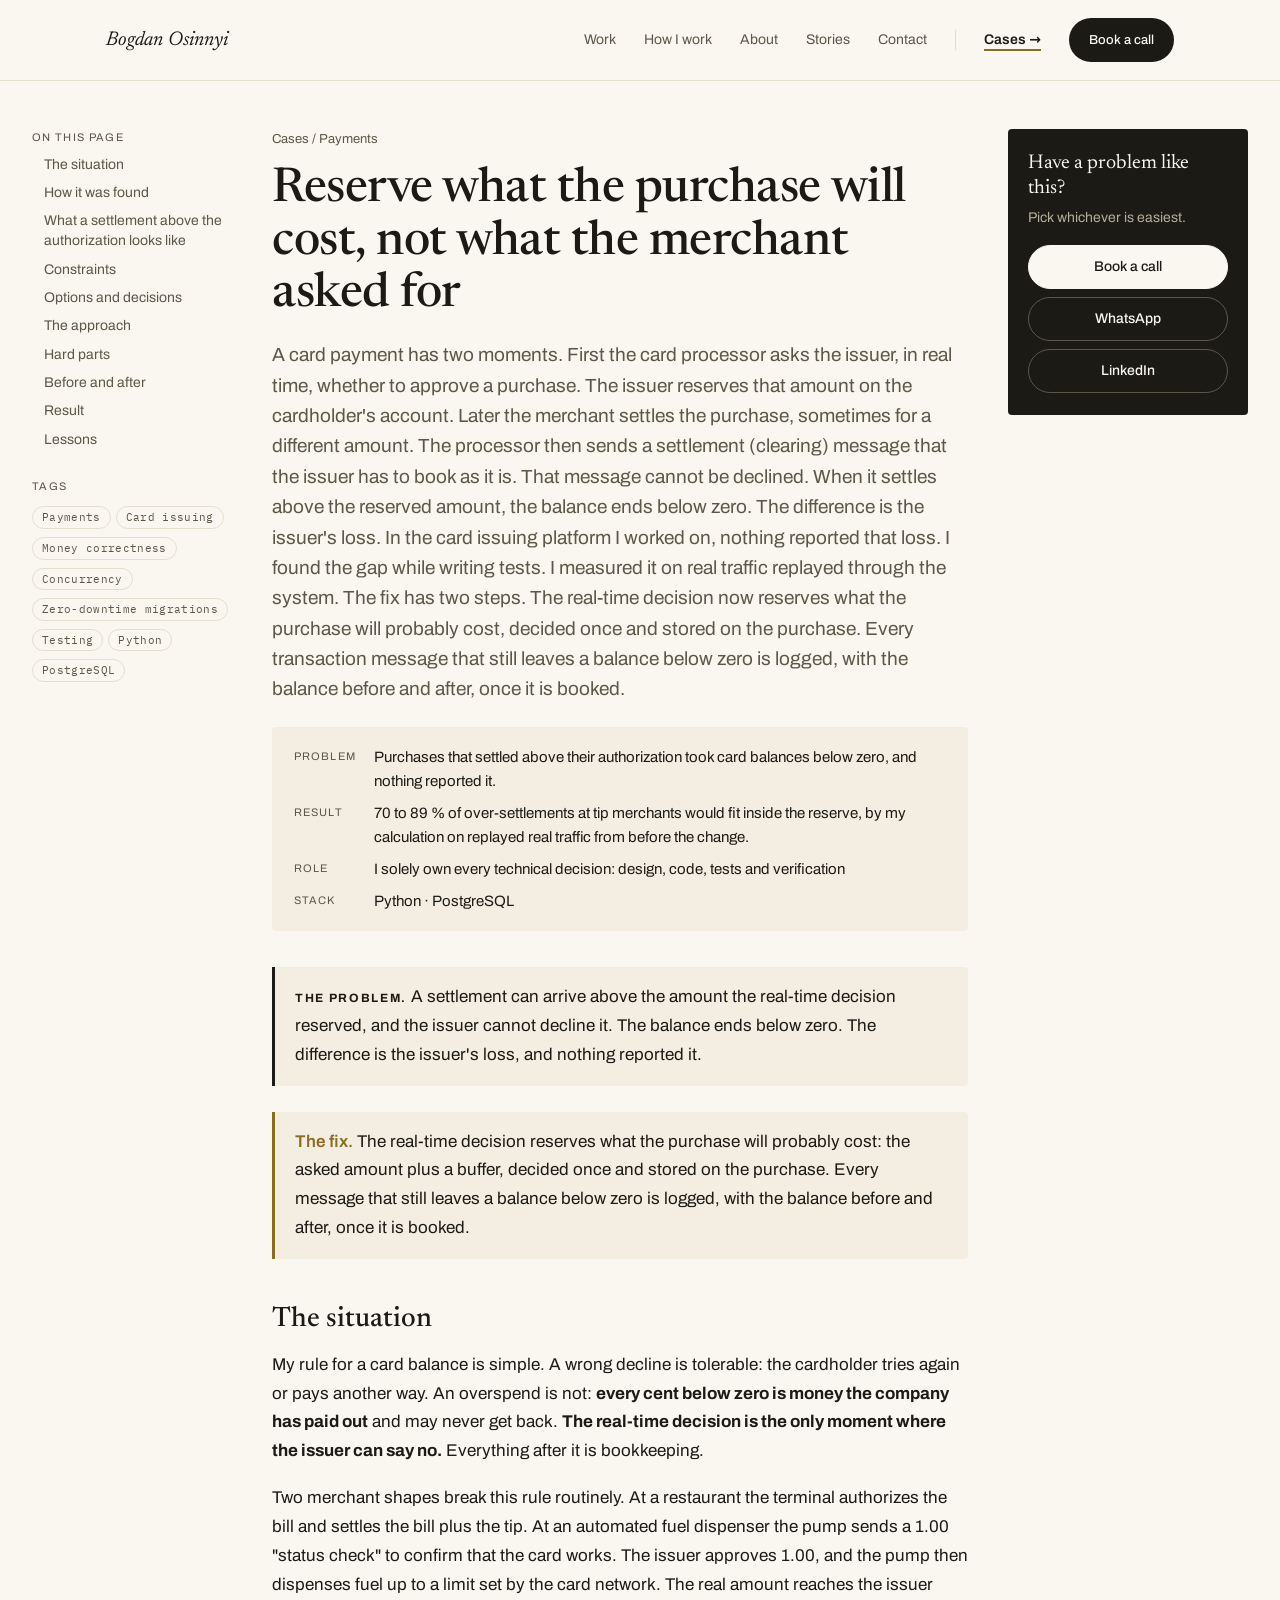
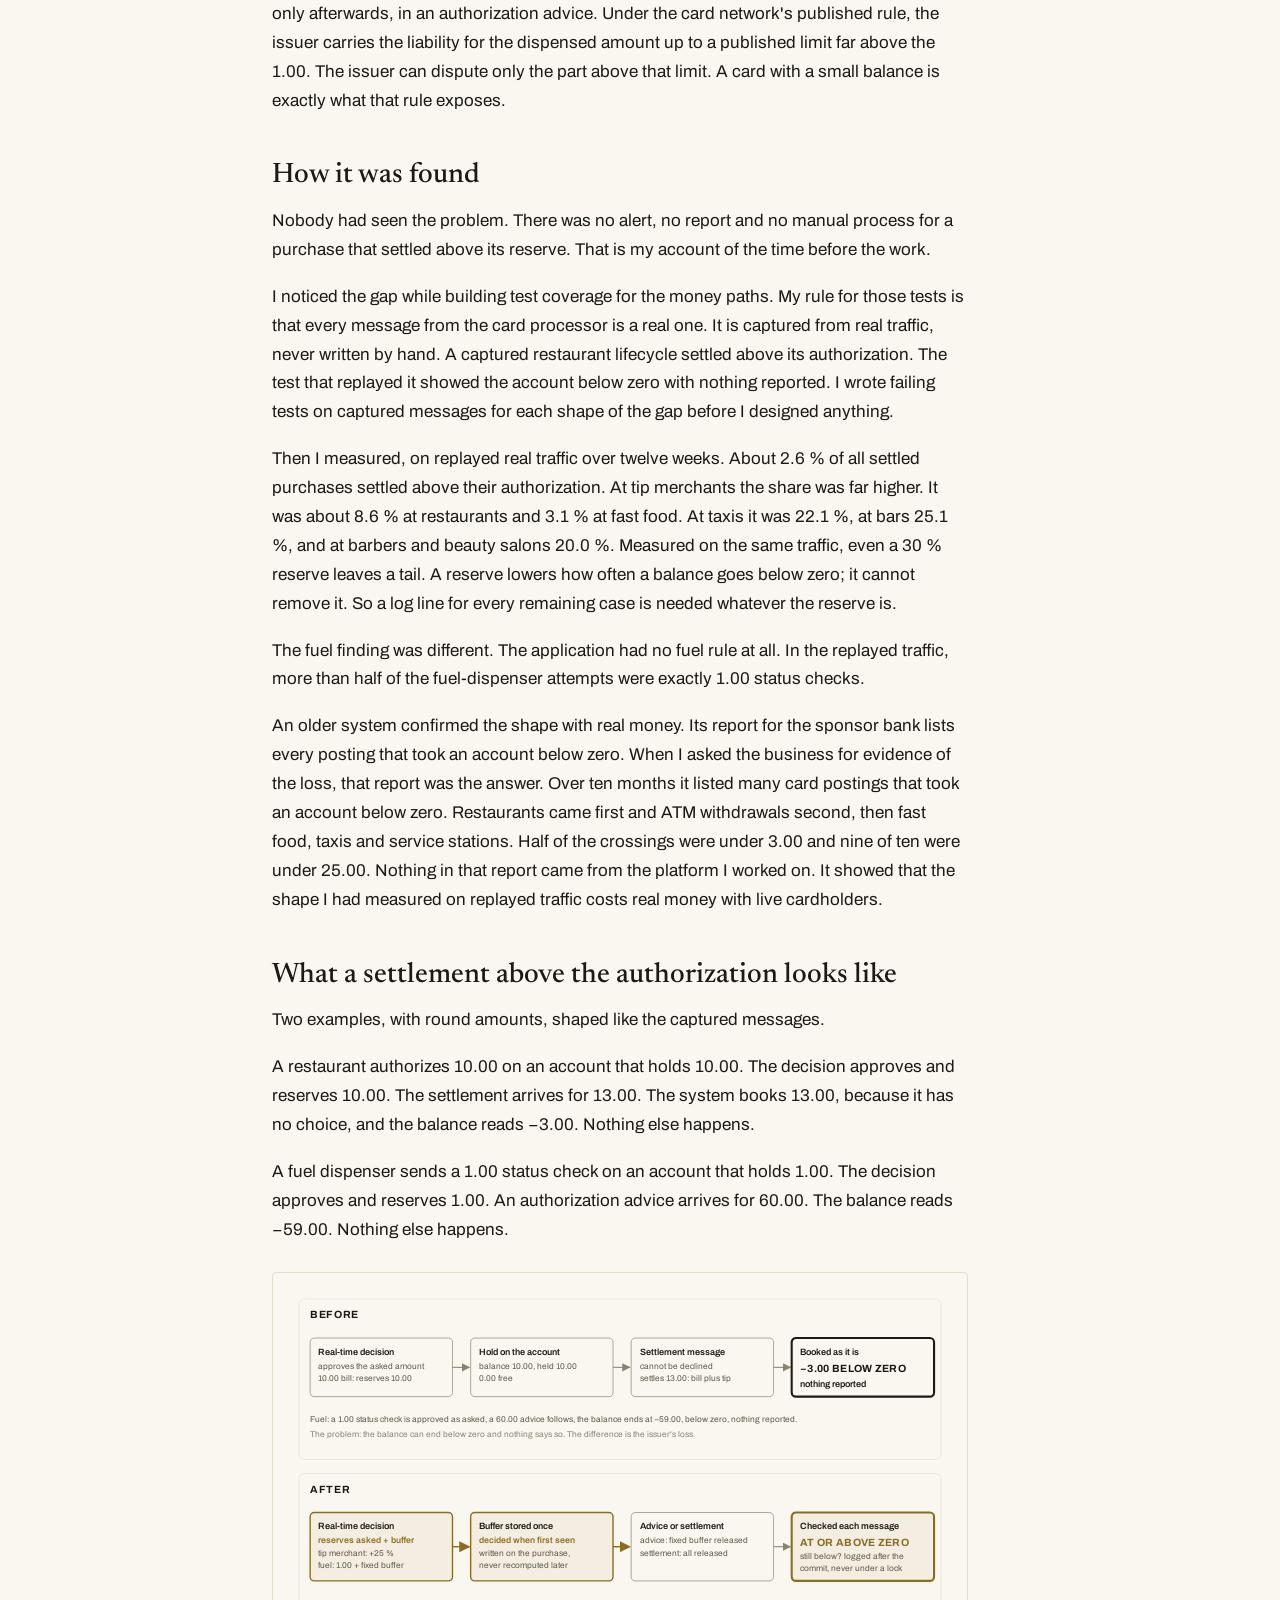
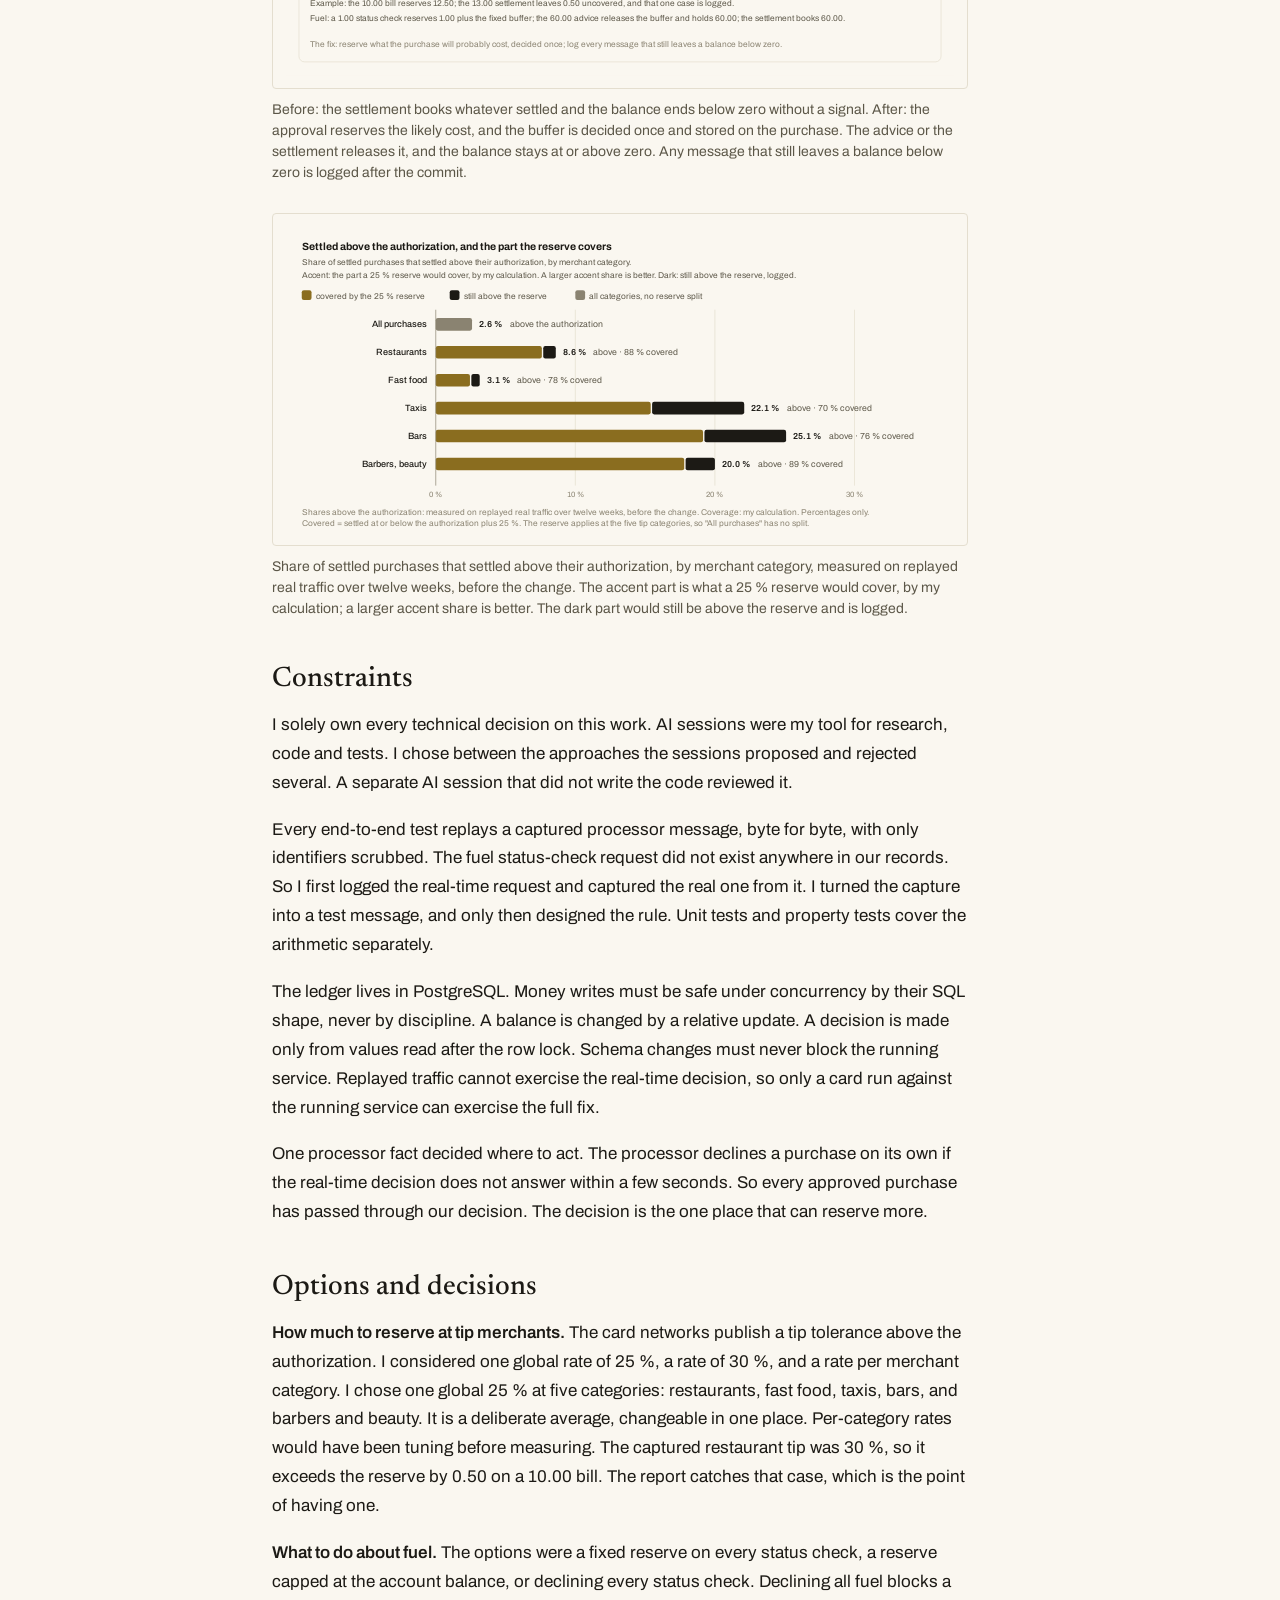
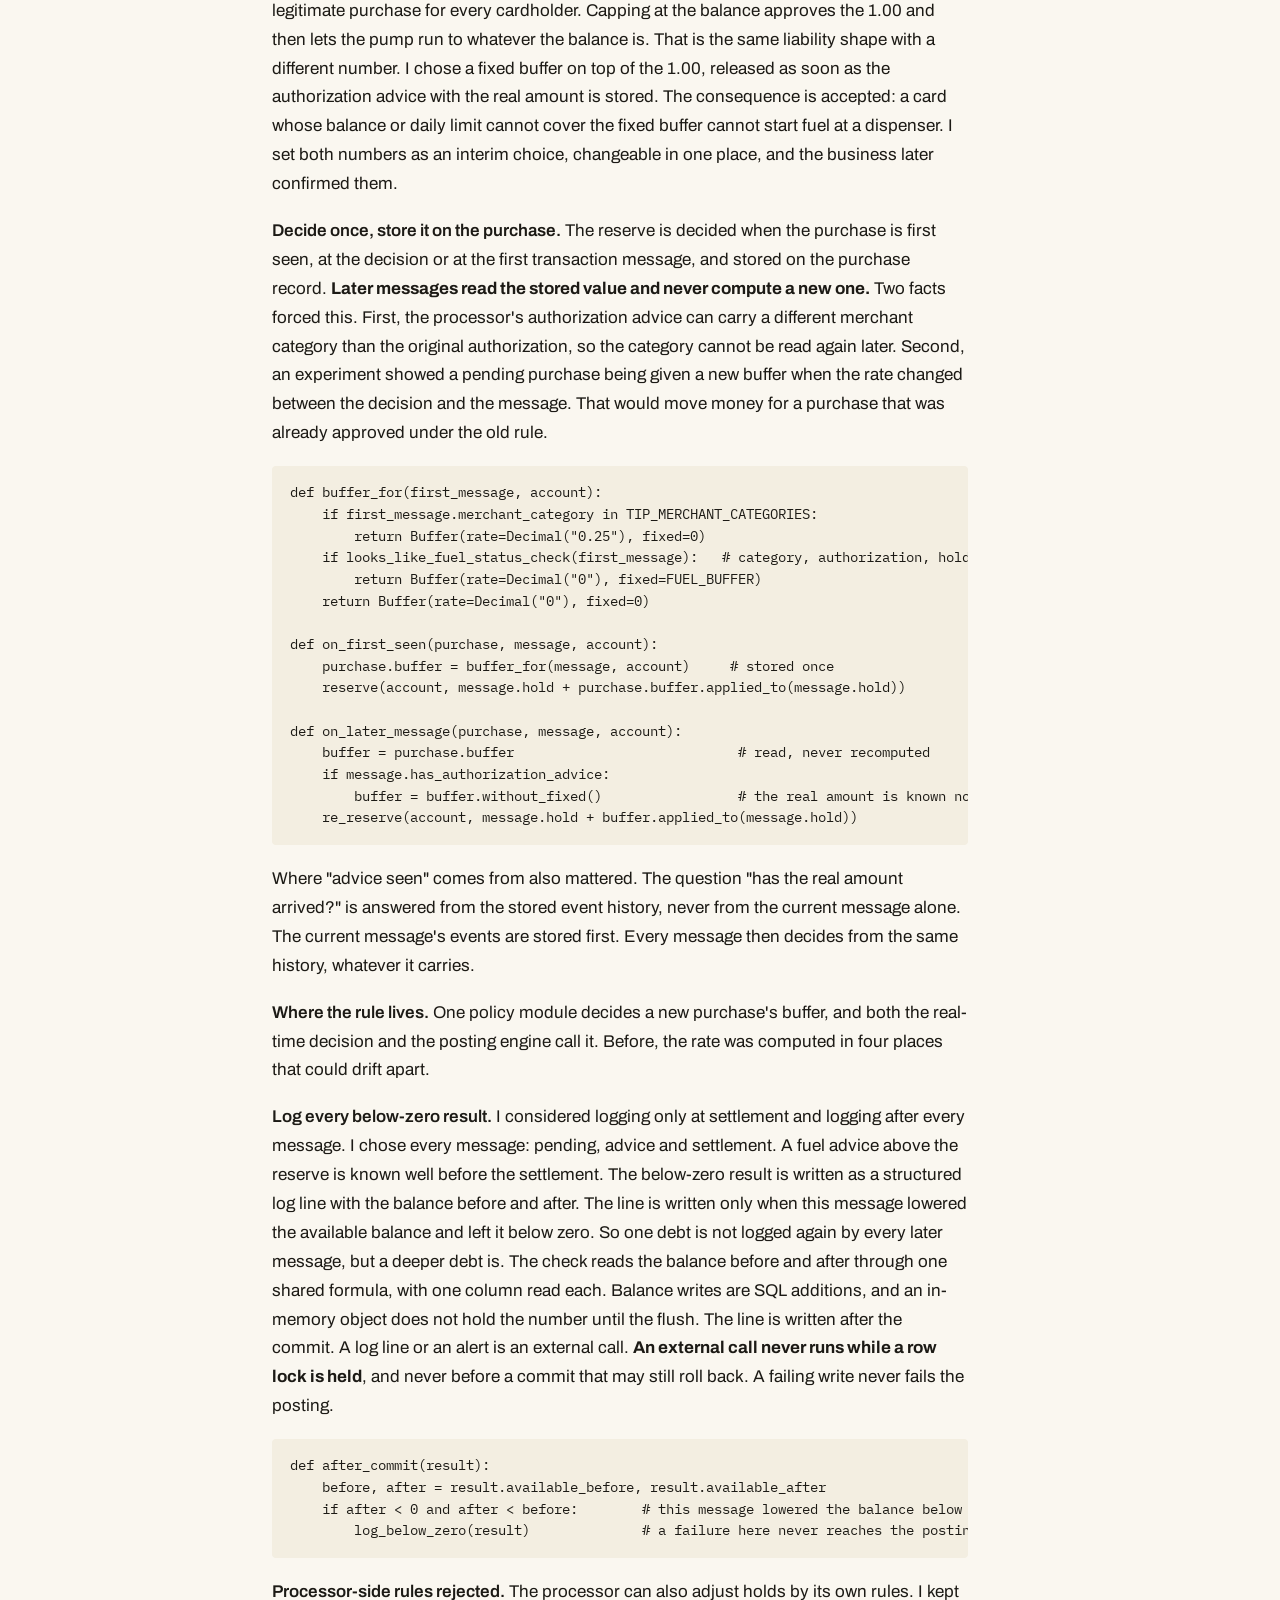
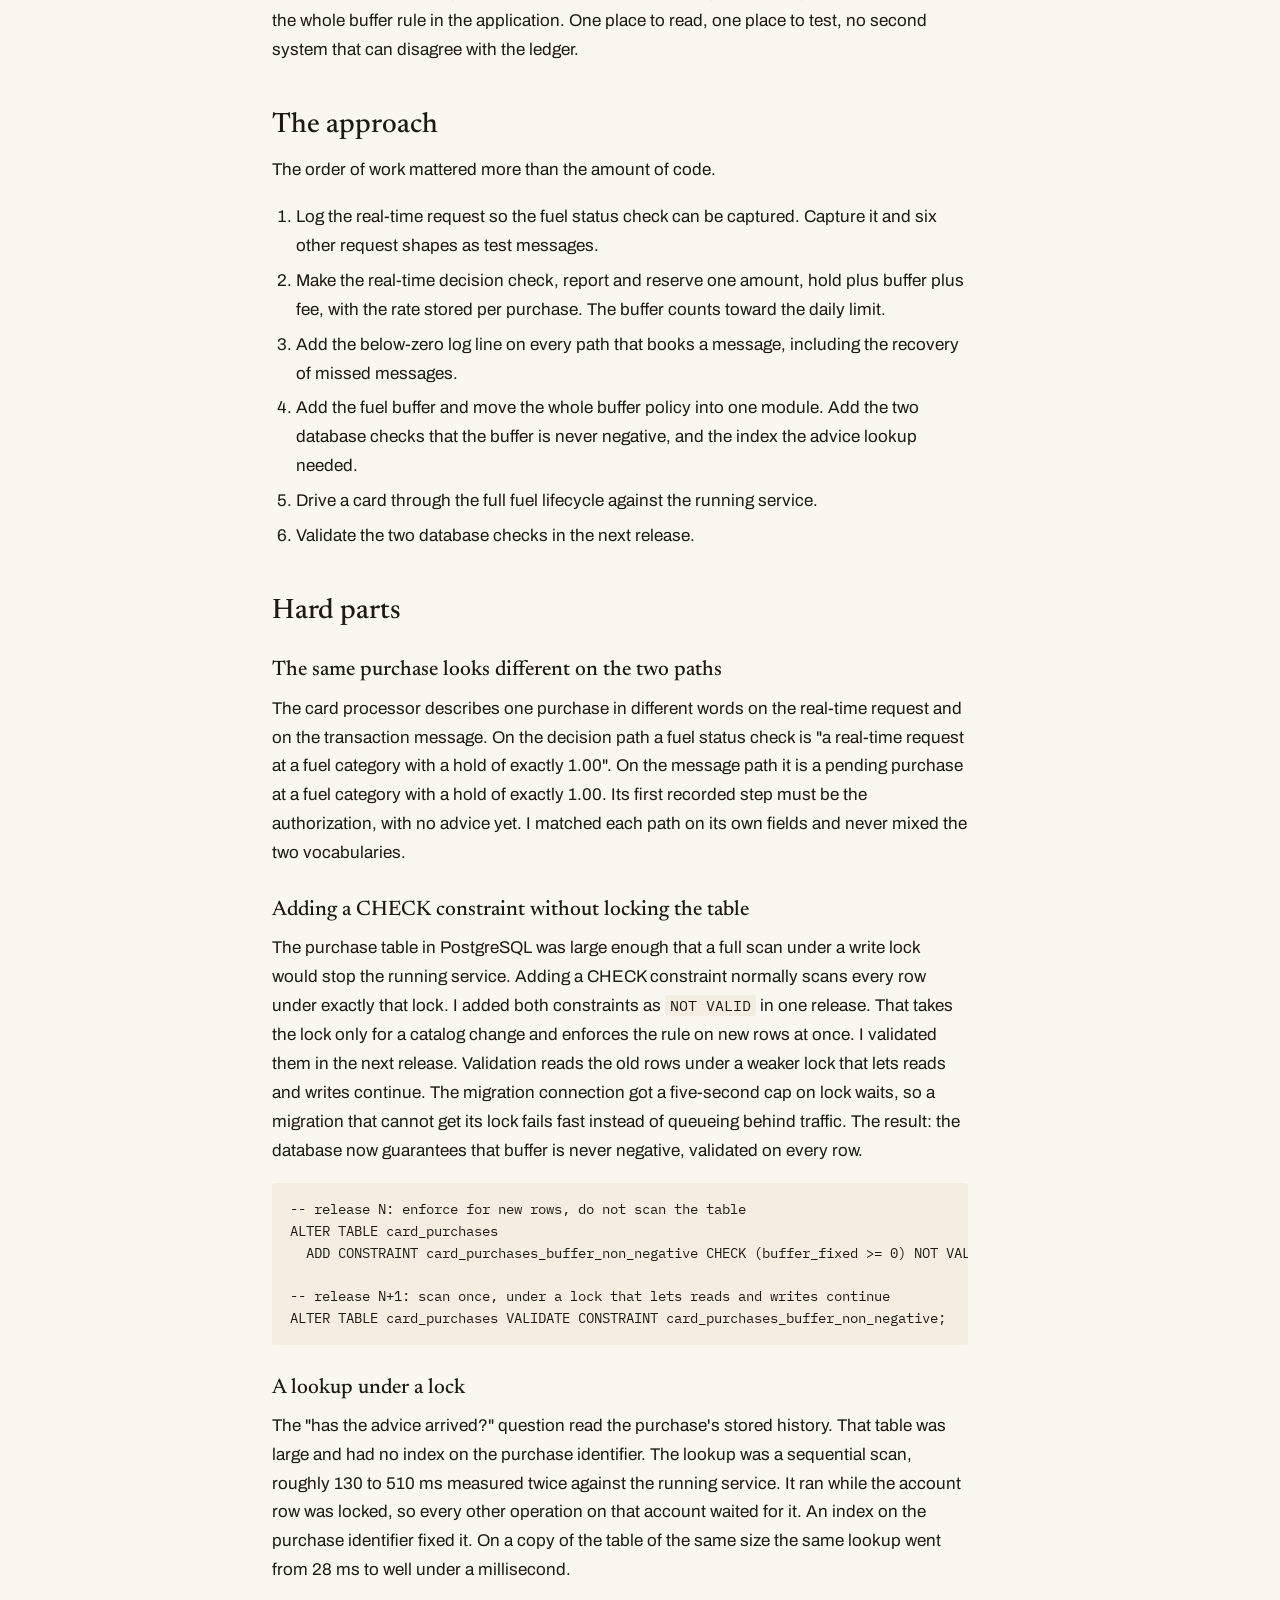
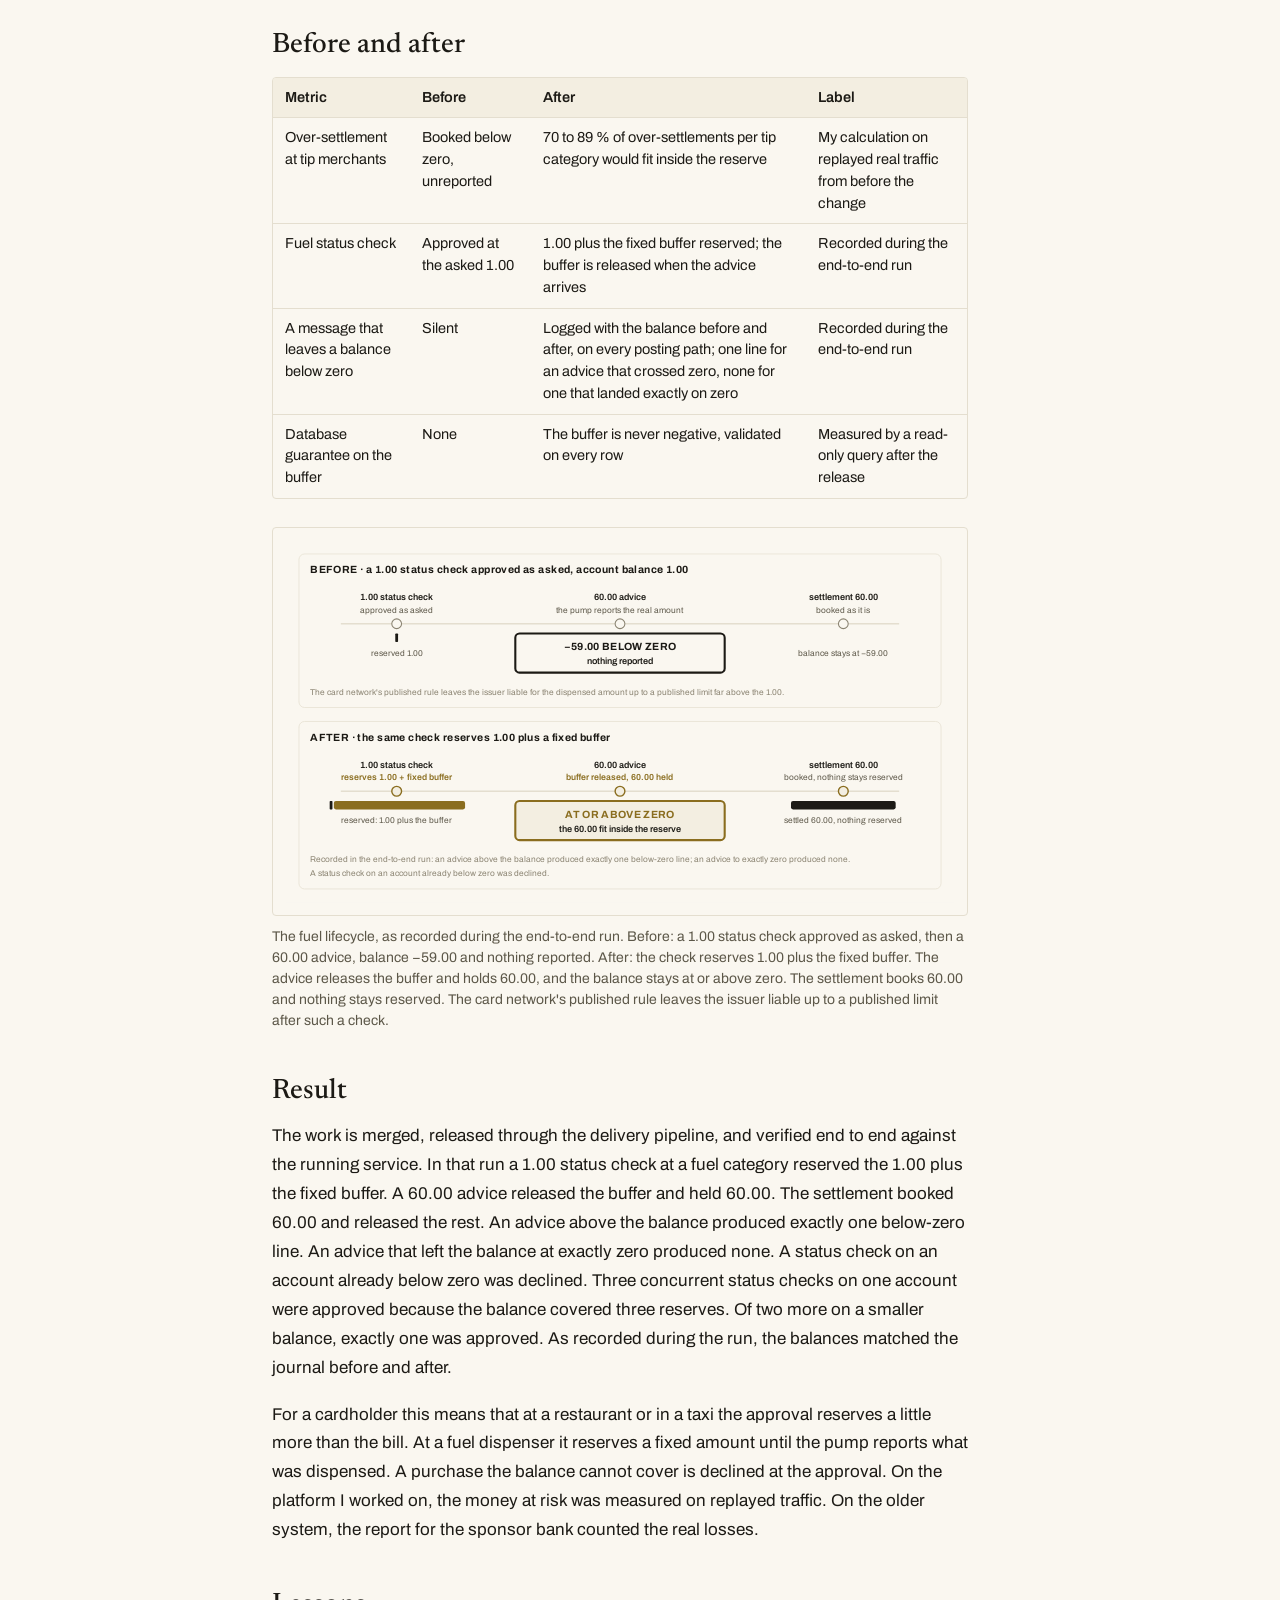
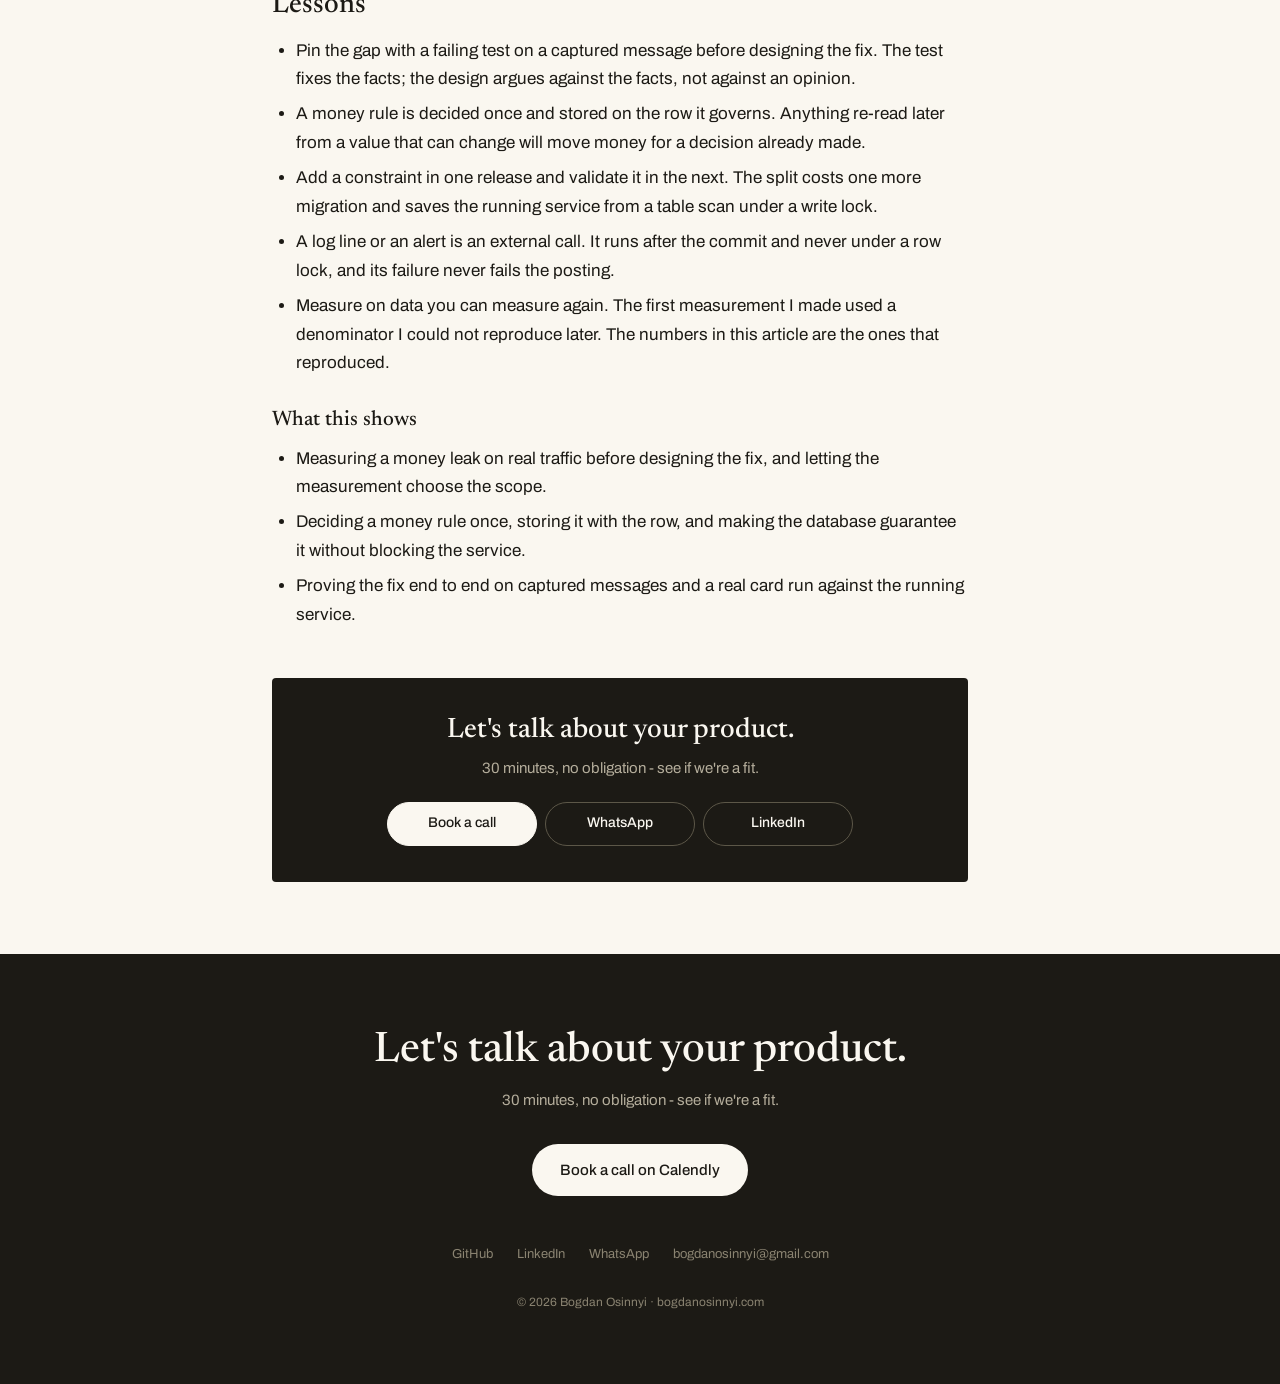
==== cases/card-settlement-above-authorization-negative-balance/index.html @ c1115877 "feat: case studies section with the first case" ====
<!DOCTYPE html>
<html lang="en">
<head>
<meta charset="utf-8">
<meta name="viewport" content="width=device-width, initial-scale=1">
<title>Card settlement above authorization: negative balances</title>
<meta name="description" content="Restaurant tips and fuel checks settled above the authorization and left card balances below zero, unreported. How I measured it and fixed it at the approval.">
<link rel="canonical" href="https://bogdanosinnyi.com/cases/card-settlement-above-authorization-negative-balance/">
<meta property="og:type" content="article">
<meta property="og:url" content="https://bogdanosinnyi.com/cases/card-settlement-above-authorization-negative-balance/">
<meta property="og:title" content="Card settlement above authorization: negative balances">
<meta property="og:description" content="Restaurant tips and fuel checks settled above the authorization and left card balances below zero, unreported. How I measured it and fixed it at the approval.">
<meta property="og:image" content="https://bogdanosinnyi.com/cases/card-settlement-above-authorization-negative-balance/share.jpg">
<meta property="og:site_name" content="Bogdan Osinnyi">
<meta name="twitter:card" content="summary_large_image">
<link rel="icon" href="data:image/svg+xml,%3Csvg xmlns='http://www.w3.org/2000/svg' viewBox='0 0 64 64'%3E%3Crect width='64' height='64' rx='12' fill='%231C1A15'/%3E%3Ctext x='32' y='44' font-family='Georgia,serif' font-style='italic' font-size='36' fill='%23FAF7F0' text-anchor='middle'%3EB%3C/text%3E%3C/svg%3E">
<link rel="stylesheet" href="/assets/fonts/fonts.css">
<link rel="stylesheet" href="/assets/cases.css">
<script src="/assets/cases.js" defer></script>
<script type="application/ld+json">{"@context":"https://schema.org","@graph":[{"@type":"TechArticle","@id":"https://bogdanosinnyi.com/cases/card-settlement-above-authorization-negative-balance/#article","headline":"Reserve what the purchase will cost, not what the merchant asked for","description":"Restaurant tips and fuel checks settled above the authorization and left card balances below zero, unreported. How I measured it and fixed it at the approval.","image":"https://bogdanosinnyi.com/cases/card-settlement-above-authorization-negative-balance/share.jpg","author":{"@id":"https://bogdanosinnyi.com/#person"},"keywords":["Payments","Card issuing","Money correctness","Concurrency","Zero-downtime migrations","Testing","Python","PostgreSQL"],"mainEntityOfPage":"https://bogdanosinnyi.com/cases/card-settlement-above-authorization-negative-balance/"},{"@type":"BreadcrumbList","itemListElement":[{"@type":"ListItem","position":1,"name":"Cases","item":"https://bogdanosinnyi.com/cases/"},{"@type":"ListItem","position":2,"name":"Payments","item":"https://bogdanosinnyi.com/cases/tags/payments/"},{"@type":"ListItem","position":3,"name":"Reserve what the purchase will cost, not what the merchant asked for","item":"https://bogdanosinnyi.com/cases/card-settlement-above-authorization-negative-balance/"}]}]}</script>
</head>
<body class="case-page">
<nav class="nav">
  <div class="nav-in">
    <a class="nav-name" href="/">Bogdan Osinnyi</a>
    <div class="nav-links">
      <a href="/#work">Work</a>
      <a href="/#way">How I work</a>
      <a href="/#about">About</a>
      <a href="/#stories">Stories</a>
      <a href="/#contact">Contact</a>
      <span class="nav-sep" aria-hidden="true"></span>
      <a class="nav-page" href="/cases/" aria-current="true">Cases <span aria-hidden="true">→</span></a>
      <a class="btn btn-dark" href="https://calendly.com/bogdanosinnyi" target="_blank" rel="noopener">Book a call</a>
    </div>
  </div>
</nav>
<main class="case-grid">
<aside class="toc-col">
<nav class="toc" aria-labelledby="toc-label"><p class="grp" id="toc-label">On this page</p><ol><li><a href="#the-situation">The situation</a></li><li><a href="#how-it-was-found">How it was found</a></li><li><a href="#what-a-settlement-above-the-authorization-looks-like">What a settlement above the authorization looks like</a></li><li><a href="#constraints">Constraints</a></li><li><a href="#options-and-decisions">Options and decisions</a></li><li><a href="#the-approach">The approach</a></li><li><a href="#hard-parts">Hard parts</a></li><li><a href="#before-and-after">Before and after</a></li><li><a href="#result">Result</a></li><li><a href="#lessons">Lessons</a></li></ol></nav>
<div class="side-tags"><p class="grp">Tags</p><ul class="chips"><li><a class="chip" href="/cases/tags/payments/">Payments</a></li><li><a class="chip" href="/cases/tags/card-issuing/">Card issuing</a></li><li><a class="chip" href="/cases/tags/money-correctness/">Money correctness</a></li><li><a class="chip" href="/cases/tags/concurrency/">Concurrency</a></li><li><a class="chip" href="/cases/tags/zero-downtime-migrations/">Zero-downtime migrations</a></li><li><a class="chip" href="/cases/tags/testing/">Testing</a></li><li><a class="chip" href="/cases/tags/python/">Python</a></li><li><a class="chip" href="/cases/tags/postgresql/">PostgreSQL</a></li></ul></div>
</aside>
<article class="case">
<p class="crumb"><a href="/cases/">Cases</a> / <a href="/cases/tags/payments/">Payments</a></p>
<h1>Reserve what the purchase will cost, not what the merchant asked for</h1>
<details class="jump"><summary>Jump to section</summary><ol><li><a href="#the-situation">The situation</a></li><li><a href="#how-it-was-found">How it was found</a></li><li><a href="#what-a-settlement-above-the-authorization-looks-like">What a settlement above the authorization looks like</a></li><li><a href="#constraints">Constraints</a></li><li><a href="#options-and-decisions">Options and decisions</a></li><li><a href="#the-approach">The approach</a></li><li><a href="#hard-parts">Hard parts</a></li><li><a href="#before-and-after">Before and after</a></li><li><a href="#result">Result</a></li><li><a href="#lessons">Lessons</a></li></ol></details>
<p class="lead">A card payment has two moments. First the card processor asks the issuer, in real time, whether to approve a purchase. The issuer reserves that amount on the cardholder's account. Later the merchant settles the purchase, sometimes for a different amount. The processor then sends a settlement (clearing) message that the issuer has to book as it is. That message cannot be declined. When it settles above the reserved amount, the balance ends below zero. The difference is the issuer's loss. In the card issuing platform I worked on, nothing reported that loss. I found the gap while writing tests. I measured it on real traffic replayed through the system. The fix has two steps. The real-time decision now reserves what the purchase will probably cost, decided once and stored on the purchase. Every transaction message that still leaves a balance below zero is logged, with the balance before and after, once it is booked.</p>
<dl class="facts"><dt>Problem</dt><dd>Purchases that settled above their authorization took card balances below zero, and nothing reported it.</dd><dt>Result</dt><dd>70 to 89 % of over-settlements at tip merchants would fit inside the reserve, by my calculation on replayed real traffic from before the change.</dd><dt>Role</dt><dd>I solely own every technical decision: design, code, tests and verification</dd><dt>Stack</dt><dd>Python · PostgreSQL</dd></dl>
<div class="body">
<div class="callout callout--problem">
<p><strong class="label">The problem.</strong> A settlement can arrive above the amount the real-time decision reserved, and the issuer cannot decline it. The balance ends below zero. The difference is the issuer's loss, and nothing reported it.</p>
</div>
<div class="callout callout--fix">
<p><strong class="label">The fix.</strong> The real-time decision reserves what the purchase will probably cost: the asked amount plus a buffer, decided once and stored on the purchase. Every message that still leaves a balance below zero is logged, with the balance before and after, once it is booked.</p>
</div>
<h2 id="the-situation"><a class="h-anchor" href="#the-situation" aria-label="Link to this section">#</a>The situation</h2>
<p>My rule for a card balance is simple. A wrong decline is tolerable: the cardholder tries again or pays another way. An overspend is not: <strong class="mark">every cent below zero is money the company has paid out</strong> and may never get back. <strong class="mark">The real-time decision is the only moment where the issuer can say no.</strong> Everything after it is bookkeeping.</p>
<p>Two merchant shapes break this rule routinely. At a restaurant the terminal authorizes the bill and settles the bill plus the tip. At an automated fuel dispenser the pump sends a 1.00 &quot;status check&quot; to confirm that the card works. The issuer approves 1.00, and the pump then dispenses fuel up to a limit set by the card network. The real amount reaches the issuer only afterwards, in an authorization advice. Under the card network's published rule, the issuer carries the liability for the dispensed amount up to a published limit far above the 1.00. The issuer can dispute only the part above that limit. A card with a small balance is exactly what that rule exposes.</p>
<h2 id="how-it-was-found"><a class="h-anchor" href="#how-it-was-found" aria-label="Link to this section">#</a>How it was found</h2>
<p>Nobody had seen the problem. There was no alert, no report and no manual process for a purchase that settled above its reserve. That is my account of the time before the work.</p>
<p>I noticed the gap while building test coverage for the money paths. My rule for those tests is that every message from the card processor is a real one. It is captured from real traffic, never written by hand. A captured restaurant lifecycle settled above its authorization. The test that replayed it showed the account below zero with nothing reported. I wrote failing tests on captured messages for each shape of the gap before I designed anything.</p>
<p>Then I measured, on replayed real traffic over twelve weeks. About 2.6 % of all settled purchases settled above their authorization. At tip merchants the share was far higher. It was about 8.6 % at restaurants and 3.1 % at fast food. At taxis it was 22.1 %, at bars 25.1 %, and at barbers and beauty salons 20.0 %. Measured on the same traffic, even a 30 % reserve leaves a tail. A reserve lowers how often a balance goes below zero; it cannot remove it. So a log line for every remaining case is needed whatever the reserve is.</p>
<p>The fuel finding was different. The application had no fuel rule at all. In the replayed traffic, more than half of the fuel-dispenser attempts were exactly 1.00 status checks.</p>
<p>An older system confirmed the shape with real money. Its report for the sponsor bank lists every posting that took an account below zero. When I asked the business for evidence of the loss, that report was the answer. Over ten months it listed many card postings that took an account below zero. Restaurants came first and ATM withdrawals second, then fast food, taxis and service stations. Half of the crossings were under 3.00 and nine of ten were under 25.00. Nothing in that report came from the platform I worked on. It showed that the shape I had measured on replayed traffic costs real money with live cardholders.</p>
<h2 id="what-a-settlement-above-the-authorization-looks-like"><a class="h-anchor" href="#what-a-settlement-above-the-authorization-looks-like" aria-label="Link to this section">#</a>What a settlement above the authorization looks like</h2>
<p>Two examples, with round amounts, shaped like the captured messages.</p>
<p>A restaurant authorizes 10.00 on an account that holds 10.00. The decision approves and reserves 10.00. The settlement arrives for 13.00. The system books 13.00, because it has no choice, and the balance reads −3.00. Nothing else happens.</p>
<p>A fuel dispenser sends a 1.00 status check on an account that holds 1.00. The decision approves and reserves 1.00. An authorization advice arrives for 60.00. The balance reads −59.00. Nothing else happens.</p>
<figure><div class="fig"><svg xmlns="http://www.w3.org/2000/svg" viewBox="0 0 960 560" role="img" aria-labelledby="fig-1-i1 fig-1-i2">
  <title id="fig-1-i1">Before and after: how a card purchase is reserved and booked</title>
  <desc id="fig-1-i2">Before, four steps: the real-time decision approves the asked amount of 10.00, the account reserves 10.00, the settlement arrives for 13.00 and cannot be declined, the purchase is booked as it is and the balance ends at minus 3.00, below zero, with nothing reported. After, the same four steps: the decision reserves the asked amount plus a buffer, the buffer is decided once and stored on the purchase, the advice or settlement releases it, and the balance stays at or above zero; a message that still leaves it below zero is logged after the commit.</desc>
  <style>
    .fig-1-c1{fill:#FAF7F0}
    .fig-1-c2{fill:none;stroke:#E4DECF;stroke-width:1}
    .fig-1-c3{fill:#FAF7F0;stroke:#8A8371;stroke-width:1}
    .fig-1-c4{fill:#F3EEE1;stroke:#8A6D1F;stroke-width:2}
    .fig-1-c5{fill:#FAF7F0;stroke:#1C1A15;stroke-width:3}
    .fig-1-c6{fill:#F3EEE1;stroke:#8A6D1F;stroke-width:3}
    .fig-1-c7{font:700 15px Archivo,system-ui,sans-serif;fill:#1C1A15;letter-spacing:.06em}
    .fig-1-c8{font:600 13px Archivo,system-ui,sans-serif;fill:#1C1A15}
    .fig-1-c9{font:400 12px Archivo,system-ui,sans-serif;fill:#5C5748}
    .fig-1-c10{font:400 12px Archivo,system-ui,sans-serif;fill:#8A8371}
    .fig-1-c11{font:600 12.5px Archivo,system-ui,sans-serif;fill:#8A6D1F}
    .fig-1-c12{font:800 15px Archivo,system-ui,sans-serif;fill:#1C1A15;letter-spacing:.03em}
    .fig-1-c13{font:800 15px Archivo,system-ui,sans-serif;fill:#8A6D1F;letter-spacing:.03em}
    .fig-1-c14{stroke:#8A8371;stroke-width:1.5;fill:none;marker-end:url(#fig-1-i3)}
    .fig-1-c15{stroke:#8A6D1F;stroke-width:2;fill:none;marker-end:url(#fig-1-i4)}
  </style>
  <defs>
    <marker id="fig-1-i3" viewBox="0 0 10 10" refX="9" refY="5" markerWidth="8" markerHeight="8" orient="auto-start-reverse">
      <path d="M0,0 L10,5 L0,10 z" fill="#8A8371" />
    </marker>
    <marker id="fig-1-i4" viewBox="0 0 10 10" refX="9" refY="5" markerWidth="8" markerHeight="8" orient="auto-start-reverse">
      <path d="M0,0 L10,5 L0,10 z" fill="#8A6D1F" />
    </marker>
  </defs>
  <rect class="fig-1-c1" x="0" y="0" width="960" height="560" />

  <rect class="fig-1-c2" x="20" y="20" width="920" height="230" rx="8" />
  <text class="fig-1-c7" x="36" y="48">BEFORE</text>

  <rect class="fig-1-c3" x="36" y="76" width="204" height="84" rx="6" />
  <text class="fig-1-c8" x="48" y="100">Real-time decision</text>
  <text class="fig-1-c9" x="48" y="120">approves the asked amount</text>
  <text class="fig-1-c9" x="48" y="138">10.00 bill: reserves 10.00</text>
  <path class="fig-1-c14" d="M240,118 L264,118" />

  <rect class="fig-1-c3" x="266" y="76" width="204" height="84" rx="6" />
  <text class="fig-1-c8" x="278" y="100">Hold on the account</text>
  <text class="fig-1-c9" x="278" y="120">balance 10.00, held 10.00</text>
  <text class="fig-1-c9" x="278" y="138">0.00 free</text>
  <path class="fig-1-c14" d="M470,118 L494,118" />

  <rect class="fig-1-c3" x="496" y="76" width="204" height="84" rx="6" />
  <text class="fig-1-c8" x="508" y="100">Settlement message</text>
  <text class="fig-1-c9" x="508" y="120">cannot be declined</text>
  <text class="fig-1-c9" x="508" y="138">settles 13.00: bill plus tip</text>
  <path class="fig-1-c14" d="M700,118 L724,118" />

  <rect class="fig-1-c5" x="726" y="76" width="204" height="84" rx="6" />
  <text class="fig-1-c8" x="738" y="100">Booked as it is</text>
  <text class="fig-1-c12" x="738" y="124">−3.00  BELOW ZERO</text>
  <text class="fig-1-c8" x="738" y="146">nothing reported</text>

  <text class="fig-1-c9" x="36" y="196">Fuel: a 1.00 status check is approved as asked, a 60.00 advice follows, the balance ends at −59.00, below zero, nothing reported.</text>
  <text class="fig-1-c10" x="36" y="218">The problem: the balance can end below zero and nothing says so. The difference is the issuer's loss.</text>

  <rect class="fig-1-c2" x="20" y="270" width="920" height="270" rx="8" />
  <text class="fig-1-c7" x="36" y="298">AFTER</text>

  <rect class="fig-1-c4" x="36" y="326" width="204" height="98" rx="6" />
  <text class="fig-1-c8" x="48" y="350">Real-time decision</text>
  <text class="fig-1-c11" x="48" y="370">reserves asked + buffer</text>
  <text class="fig-1-c9" x="48" y="388">tip merchant: +25 %</text>
  <text class="fig-1-c9" x="48" y="406">fuel: 1.00 + fixed buffer</text>
  <path class="fig-1-c15" d="M240,375 L264,375" />

  <rect class="fig-1-c4" x="266" y="326" width="204" height="98" rx="6" />
  <text class="fig-1-c8" x="278" y="350">Buffer stored once</text>
  <text class="fig-1-c11" x="278" y="370">decided when first seen</text>
  <text class="fig-1-c9" x="278" y="388">written on the purchase,</text>
  <text class="fig-1-c9" x="278" y="406">never recomputed later</text>
  <path class="fig-1-c15" d="M470,375 L494,375" />

  <rect class="fig-1-c3" x="496" y="326" width="204" height="98" rx="6" />
  <text class="fig-1-c8" x="508" y="350">Advice or settlement</text>
  <text class="fig-1-c9" x="508" y="370">advice: fixed buffer released</text>
  <text class="fig-1-c9" x="508" y="388">settlement: all released</text>
  <path class="fig-1-c14" d="M700,375 L724,375" />

  <rect class="fig-1-c6" x="726" y="326" width="204" height="98" rx="6" />
  <text class="fig-1-c8" x="738" y="350">Checked each message</text>
  <text class="fig-1-c13" x="738" y="374">AT OR ABOVE ZERO</text>
  <text class="fig-1-c9" x="738" y="392">still below? logged after the</text>
  <text class="fig-1-c9" x="738" y="410">commit, never under a lock</text>

  <text class="fig-1-c9" x="36" y="460">Example: the 10.00 bill reserves 12.50; the 13.00 settlement leaves 0.50 uncovered, and that one case is logged.</text>
  <text class="fig-1-c9" x="36" y="482">Fuel: a 1.00 status check reserves 1.00 plus the fixed buffer; the 60.00 advice releases the buffer and holds 60.00; the settlement books 60.00.</text>
  <text class="fig-1-c10" x="36" y="518">The fix: reserve what the purchase will probably cost, decided once; log every message that still leaves a balance below zero.</text>
</svg></div><figcaption>Before: the settlement books whatever settled and the balance ends below zero without a signal. After: the approval reserves the likely cost, and the buffer is decided once and stored on the purchase. The advice or the settlement releases it, and the balance stays at or above zero. Any message that still leaves a balance below zero is logged after the commit.</figcaption></figure><figure><div class="fig"><svg xmlns="http://www.w3.org/2000/svg" viewBox="0 0 960 440" role="img" aria-labelledby="fig-2-i1 fig-2-i2">
  <title id="fig-2-i1">Settlements above the authorization by merchant category, and the part a 25 % reserve covers</title>
  <desc id="fig-2-i2">Horizontal bars by merchant category. Each bar is the share of settled purchases that settled above their authorization; the accent part is what a 25 % reserve would cover by my calculation, the dark part is still above the reserve. All purchases 2.6 %, no split. Restaurants 8.6 % above, 88 % of them covered. Fast food 3.1 %, 78 % covered. Taxis 22.1 %, 70 % covered. Bars 25.1 %, 76 % covered. Barbers and beauty 20.0 %, 89 % covered. Measured on replayed real traffic over twelve weeks, before the change.</desc>
  <style>
    .fig-2-c1{fill:#FAF7F0}
    .fig-2-c2{font:700 15px Archivo,system-ui,sans-serif;fill:#1C1A15}
    .fig-2-c3{font:400 12px Archivo,system-ui,sans-serif;fill:#5C5748}
    .fig-2-c4{font:400 12px Archivo,system-ui,sans-serif;fill:#8A8371}
    .fig-2-c5{font:500 13px Archivo,system-ui,sans-serif;fill:#1C1A15}
    .fig-2-c6{font:600 12.5px Archivo,system-ui,sans-serif;fill:#1C1A15;font-variant-numeric:tabular-nums}
    .fig-2-c7{font:400 12.5px Archivo,system-ui,sans-serif;fill:#5C5748;font-variant-numeric:tabular-nums}
    .fig-2-c8{font:400 11px Archivo,system-ui,sans-serif;fill:#8A8371;font-variant-numeric:tabular-nums}
    .fig-2-c9{stroke:#E4DECF;stroke-width:1}
    .fig-2-c10{stroke:#8A8371;stroke-width:1}
    .fig-2-c11{fill:#8A6D1F}
    .fig-2-c12{fill:#1C1A15}
    .fig-2-c13{fill:#8A8371}
  </style>
  <rect class="fig-2-c1" x="0" y="0" width="960" height="440" />

  <text class="fig-2-c2" x="24" y="34">Settled above the authorization, and the part the reserve covers</text>
  <text class="fig-2-c3" x="24" y="56">Share of settled purchases that settled above their authorization, by merchant category.</text>
  <text class="fig-2-c3" x="24" y="74">Accent: the part a 25 % reserve would cover, by my calculation. A larger accent share is better. Dark: still above the reserve, logged.</text>

  <rect class="fig-2-c11" x="24" y="92" width="14" height="14" rx="3" />
  <text class="fig-2-c3" x="44" y="104">covered by the 25 % reserve</text>
  <rect class="fig-2-c12" x="236" y="92" width="14" height="14" rx="3" />
  <text class="fig-2-c3" x="256" y="104">still above the reserve</text>
  <rect class="fig-2-c13" x="416" y="92" width="14" height="14" rx="3" />
  <text class="fig-2-c3" x="436" y="104">all categories, no reserve split</text>

  <line class="fig-2-c9" x1="416" y1="120" x2="416" y2="372" />
  <line class="fig-2-c9" x1="616" y1="120" x2="616" y2="372" />
  <line class="fig-2-c9" x1="816" y1="120" x2="816" y2="372" />
  <text class="fig-2-c8" x="216" y="388" text-anchor="middle">0 %</text>
  <text class="fig-2-c8" x="416" y="388" text-anchor="middle">10 %</text>
  <text class="fig-2-c8" x="616" y="388" text-anchor="middle">20 %</text>
  <text class="fig-2-c8" x="816" y="388" text-anchor="middle">30 %</text>

  <text class="fig-2-c5" x="204" y="145" text-anchor="end">All purchases</text>
  <rect class="fig-2-c13" x="216" y="132" width="52" height="18" rx="3" />
  <text class="fig-2-c6" x="278" y="145">2.6 %</text>
  <text class="fig-2-c7" x="322" y="145">above the authorization</text>

  <text class="fig-2-c5" x="204" y="185" text-anchor="end">Restaurants</text>
  <rect class="fig-2-c11" x="216" y="172" width="152" height="18" rx="3" />
  <rect class="fig-2-c12" x="370" y="172" width="18" height="18" rx="3" />
  <text class="fig-2-c6" x="398" y="185">8.6 %</text>
  <text class="fig-2-c7" x="442" y="185">above · 88 % covered</text>

  <text class="fig-2-c5" x="204" y="225" text-anchor="end">Fast food</text>
  <rect class="fig-2-c11" x="216" y="212" width="49" height="18" rx="3" />
  <rect class="fig-2-c12" x="267" y="212" width="12" height="18" rx="3" />
  <text class="fig-2-c6" x="289" y="225">3.1 %</text>
  <text class="fig-2-c7" x="333" y="225">above · 78 % covered</text>

  <text class="fig-2-c5" x="204" y="265" text-anchor="end">Taxis</text>
  <rect class="fig-2-c11" x="216" y="252" width="308" height="18" rx="3" />
  <rect class="fig-2-c12" x="526" y="252" width="132" height="18" rx="3" />
  <text class="fig-2-c6" x="668" y="265">22.1 %</text>
  <text class="fig-2-c7" x="720" y="265">above · 70 % covered</text>

  <text class="fig-2-c5" x="204" y="305" text-anchor="end">Bars</text>
  <rect class="fig-2-c11" x="216" y="292" width="383" height="18" rx="3" />
  <rect class="fig-2-c12" x="601" y="292" width="117" height="18" rx="3" />
  <text class="fig-2-c6" x="728" y="305">25.1 %</text>
  <text class="fig-2-c7" x="780" y="305">above · 76 % covered</text>

  <text class="fig-2-c5" x="204" y="345" text-anchor="end">Barbers, beauty</text>
  <rect class="fig-2-c11" x="216" y="332" width="356" height="18" rx="3" />
  <rect class="fig-2-c12" x="574" y="332" width="42" height="18" rx="3" />
  <text class="fig-2-c6" x="626" y="345">20.0 %</text>
  <text class="fig-2-c7" x="678" y="345">above · 89 % covered</text>

  <line class="fig-2-c10" x1="216" y1="120" x2="216" y2="372" />

  <text class="fig-2-c4" x="24" y="414">Shares above the authorization: measured on replayed real traffic over twelve weeks, before the change. Coverage: my calculation. Percentages only.</text>
  <text class="fig-2-c4" x="24" y="430">Covered = settled at or below the authorization plus 25 %. The reserve applies at the five tip categories, so "All purchases" has no split.</text>
</svg></div><figcaption>Share of settled purchases that settled above their authorization, by merchant category, measured on replayed real traffic over twelve weeks, before the change. The accent part is what a 25 % reserve would cover, by my calculation; a larger accent share is better. The dark part would still be above the reserve and is logged.</figcaption></figure><h2 id="constraints"><a class="h-anchor" href="#constraints" aria-label="Link to this section">#</a>Constraints</h2>
<p>I solely own every technical decision on this work. AI sessions were my tool for research, code and tests. I chose between the approaches the sessions proposed and rejected several. A separate AI session that did not write the code reviewed it.</p>
<p>Every end-to-end test replays a captured processor message, byte for byte, with only identifiers scrubbed. The fuel status-check request did not exist anywhere in our records. So I first logged the real-time request and captured the real one from it. I turned the capture into a test message, and only then designed the rule. Unit tests and property tests cover the arithmetic separately.</p>
<p>The ledger lives in PostgreSQL. Money writes must be safe under concurrency by their SQL shape, never by discipline. A balance is changed by a relative update. A decision is made only from values read after the row lock. Schema changes must never block the running service. Replayed traffic cannot exercise the real-time decision, so only a card run against the running service can exercise the full fix.</p>
<p>One processor fact decided where to act. The processor declines a purchase on its own if the real-time decision does not answer within a few seconds. So every approved purchase has passed through our decision. The decision is the one place that can reserve more.</p>
<h2 id="options-and-decisions"><a class="h-anchor" href="#options-and-decisions" aria-label="Link to this section">#</a>Options and decisions</h2>
<p><strong class="label">How much to reserve at tip merchants.</strong> The card networks publish a tip tolerance above the authorization. I considered one global rate of 25 %, a rate of 30 %, and a rate per merchant category. I chose one global 25 % at five categories: restaurants, fast food, taxis, bars, and barbers and beauty. It is a deliberate average, changeable in one place. Per-category rates would have been tuning before measuring. The captured restaurant tip was 30 %, so it exceeds the reserve by 0.50 on a 10.00 bill. The report catches that case, which is the point of having one.</p>
<p><strong class="label">What to do about fuel.</strong> The options were a fixed reserve on every status check, a reserve capped at the account balance, or declining every status check. Declining all fuel blocks a legitimate purchase for every cardholder. Capping at the balance approves the 1.00 and then lets the pump run to whatever the balance is. That is the same liability shape with a different number. I chose a fixed buffer on top of the 1.00, released as soon as the authorization advice with the real amount is stored. The consequence is accepted: a card whose balance or daily limit cannot cover the fixed buffer cannot start fuel at a dispenser. I set both numbers as an interim choice, changeable in one place, and the business later confirmed them.</p>
<p><strong class="label">Decide once, store it on the purchase.</strong> The reserve is decided when the purchase is first seen, at the decision or at the first transaction message, and stored on the purchase record. <strong class="mark">Later messages read the stored value and never compute a new one.</strong> Two facts forced this. First, the processor's authorization advice can carry a different merchant category than the original authorization, so the category cannot be read again later. Second, an experiment showed a pending purchase being given a new buffer when the rate changed between the decision and the message. That would move money for a purchase that was already approved under the old rule.</p>
<pre><code class="language-python">def buffer_for(first_message, account):
    if first_message.merchant_category in TIP_MERCHANT_CATEGORIES:
        return Buffer(rate=Decimal(&quot;0.25&quot;), fixed=0)
    if looks_like_fuel_status_check(first_message):   # category, authorization, hold == 1.00
        return Buffer(rate=Decimal(&quot;0&quot;), fixed=FUEL_BUFFER)
    return Buffer(rate=Decimal(&quot;0&quot;), fixed=0)

def on_first_seen(purchase, message, account):
    purchase.buffer = buffer_for(message, account)     # stored once
    reserve(account, message.hold + purchase.buffer.applied_to(message.hold))

def on_later_message(purchase, message, account):
    buffer = purchase.buffer                            # read, never recomputed
    if message.has_authorization_advice:
        buffer = buffer.without_fixed()                 # the real amount is known now
    re_reserve(account, message.hold + buffer.applied_to(message.hold))
</code></pre>
<p>Where &quot;advice seen&quot; comes from also mattered. The question &quot;has the real amount arrived?&quot; is answered from the stored event history, never from the current message alone. The current message's events are stored first. Every message then decides from the same history, whatever it carries.</p>
<p><strong class="label">Where the rule lives.</strong> One policy module decides a new purchase's buffer, and both the real-time decision and the posting engine call it. Before, the rate was computed in four places that could drift apart.</p>
<p><strong class="label">Log every below-zero result.</strong> I considered logging only at settlement and logging after every message. I chose every message: pending, advice and settlement. A fuel advice above the reserve is known well before the settlement. The below-zero result is written as a structured log line with the balance before and after. The line is written only when this message lowered the available balance and left it below zero. So one debt is not logged again by every later message, but a deeper debt is. The check reads the balance before and after through one shared formula, with one column read each. Balance writes are SQL additions, and an in-memory object does not hold the number until the flush. The line is written after the commit. A log line or an alert is an external call. <strong class="mark">An external call never runs while a row lock is held</strong>, and never before a commit that may still roll back. A failing write never fails the posting.</p>
<pre><code class="language-python">def after_commit(result):
    before, after = result.available_before, result.available_after
    if after &lt; 0 and after &lt; before:        # this message lowered the balance below zero
        log_below_zero(result)              # a failure here never reaches the posting
</code></pre>
<p><strong class="label">Processor-side rules rejected.</strong> The processor can also adjust holds by its own rules. I kept the whole buffer rule in the application. One place to read, one place to test, no second system that can disagree with the ledger.</p>
<h2 id="the-approach"><a class="h-anchor" href="#the-approach" aria-label="Link to this section">#</a>The approach</h2>
<p>The order of work mattered more than the amount of code.</p>
<ol>
<li>Log the real-time request so the fuel status check can be captured. Capture it and six other request shapes as test messages.</li>
<li>Make the real-time decision check, report and reserve one amount, hold plus buffer plus fee, with the rate stored per purchase. The buffer counts toward the daily limit.</li>
<li>Add the below-zero log line on every path that books a message, including the recovery of missed messages.</li>
<li>Add the fuel buffer and move the whole buffer policy into one module. Add the two database checks that the buffer is never negative, and the index the advice lookup needed.</li>
<li>Drive a card through the full fuel lifecycle against the running service.</li>
<li>Validate the two database checks in the next release.</li>
</ol>
<h2 id="hard-parts"><a class="h-anchor" href="#hard-parts" aria-label="Link to this section">#</a>Hard parts</h2>
<h3 id="the-same-purchase-looks-different-on-the-two-paths"><a class="h-anchor" href="#the-same-purchase-looks-different-on-the-two-paths" aria-label="Link to this section">#</a>The same purchase looks different on the two paths</h3>
<p>The card processor describes one purchase in different words on the real-time request and on the transaction message. On the decision path a fuel status check is &quot;a real-time request at a fuel category with a hold of exactly 1.00&quot;. On the message path it is a pending purchase at a fuel category with a hold of exactly 1.00. Its first recorded step must be the authorization, with no advice yet. I matched each path on its own fields and never mixed the two vocabularies.</p>
<h3 id="adding-a-check-constraint-without-locking-the-table"><a class="h-anchor" href="#adding-a-check-constraint-without-locking-the-table" aria-label="Link to this section">#</a>Adding a CHECK constraint without locking the table</h3>
<p>The purchase table in PostgreSQL was large enough that a full scan under a write lock would stop the running service. Adding a CHECK constraint normally scans every row under exactly that lock. I added both constraints as <code>NOT VALID</code> in one release. That takes the lock only for a catalog change and enforces the rule on new rows at once. I validated them in the next release. Validation reads the old rows under a weaker lock that lets reads and writes continue. The migration connection got a five-second cap on lock waits, so a migration that cannot get its lock fails fast instead of queueing behind traffic. The result: the database now guarantees that buffer is never negative, validated on every row.</p>
<pre><code class="language-sql">-- release N: enforce for new rows, do not scan the table
ALTER TABLE card_purchases
  ADD CONSTRAINT card_purchases_buffer_non_negative CHECK (buffer_fixed &gt;= 0) NOT VALID;

-- release N+1: scan once, under a lock that lets reads and writes continue
ALTER TABLE card_purchases VALIDATE CONSTRAINT card_purchases_buffer_non_negative;
</code></pre>
<h3 id="a-lookup-under-a-lock"><a class="h-anchor" href="#a-lookup-under-a-lock" aria-label="Link to this section">#</a>A lookup under a lock</h3>
<p>The &quot;has the advice arrived?&quot; question read the purchase's stored history. That table was large and had no index on the purchase identifier. The lookup was a sequential scan, roughly 130 to 510 ms measured twice against the running service. It ran while the account row was locked, so every other operation on that account waited for it. An index on the purchase identifier fixed it. On a copy of the table of the same size the same lookup went from 28 ms to well under a millisecond.</p>
<h2 id="before-and-after"><a class="h-anchor" href="#before-and-after" aria-label="Link to this section">#</a>Before and after</h2>
<div class="table-wrap"><table>
<thead>
<tr>
<th>Metric</th>
<th>Before</th>
<th>After</th>
<th>Label</th>
</tr>
</thead>
<tbody>
<tr>
<td>Over-settlement at tip merchants</td>
<td>Booked below zero, unreported</td>
<td>70 to 89 % of over-settlements per tip category would fit inside the reserve</td>
<td>My calculation on replayed real traffic from before the change</td>
</tr>
<tr>
<td>Fuel status check</td>
<td>Approved at the asked 1.00</td>
<td>1.00 plus the fixed buffer reserved; the buffer is released when the advice arrives</td>
<td>Recorded during the end-to-end run</td>
</tr>
<tr>
<td>A message that leaves a balance below zero</td>
<td>Silent</td>
<td>Logged with the balance before and after, on every posting path; one line for an advice that crossed zero, none for one that landed exactly on zero</td>
<td>Recorded during the end-to-end run</td>
</tr>
<tr>
<td>Database guarantee on the buffer</td>
<td>None</td>
<td>The buffer is never negative, validated on every row</td>
<td>Measured by a read-only query after the release</td>
</tr>
</tbody>
</table></div>
<figure><div class="fig"><svg xmlns="http://www.w3.org/2000/svg" viewBox="0 0 960 520" role="img" aria-labelledby="fig-3-i1 fig-3-i2">
  <title id="fig-3-i1">Fuel status check lifecycle, before and after the fixed buffer</title>
  <desc id="fig-3-i2">Before: a 1.00 status check is approved as asked and reserves 1.00; a 60.00 advice follows and the balance of 1.00 ends at minus 59.00, below zero, nothing reported; the settlement of 60.00 is booked as it is. After: the same check reserves 1.00 plus a fixed buffer; the 60.00 advice releases the buffer and holds 60.00, and the balance stays at or above zero; the settlement books 60.00 and nothing stays reserved.</desc>
  <style>
    .fig-3-c1{fill:#FAF7F0}
    .fig-3-c2{fill:none;stroke:#E4DECF;stroke-width:1}
    .fig-3-c3{font:700 15px Archivo,system-ui,sans-serif;fill:#1C1A15;letter-spacing:.04em}
    .fig-3-c4{font:600 13px Archivo,system-ui,sans-serif;fill:#1C1A15}
    .fig-3-c5{font:400 12px Archivo,system-ui,sans-serif;fill:#5C5748}
    .fig-3-c6{font:400 12px Archivo,system-ui,sans-serif;fill:#8A8371}
    .fig-3-c7{font:600 12.5px Archivo,system-ui,sans-serif;fill:#8A6D1F}
    .fig-3-c8{font:800 15px Archivo,system-ui,sans-serif;fill:#1C1A15;letter-spacing:.03em}
    .fig-3-c9{font:800 15px Archivo,system-ui,sans-serif;fill:#8A6D1F;letter-spacing:.03em}
    .fig-3-c10{fill:#FAF7F0;stroke:#1C1A15;stroke-width:3}
    .fig-3-c11{fill:#F3EEE1;stroke:#8A6D1F;stroke-width:3}
    .fig-3-c12{stroke:#E4DECF;stroke-width:2}
    .fig-3-c13{fill:#FAF7F0;stroke:#8A8371;stroke-width:1.5}
    .fig-3-c14{fill:#F3EEE1;stroke:#8A6D1F;stroke-width:2}
    .fig-3-c15{fill:#1C1A15}
    .fig-3-c16{fill:#8A6D1F}
    .fig-3-c17{stroke:#8A8371;stroke-width:1}
  </style>
  <rect class="fig-3-c1" x="0" y="0" width="960" height="520" />

  <rect class="fig-3-c2" x="20" y="20" width="920" height="220" rx="8" />
  <text class="fig-3-c3" x="36" y="48">BEFORE  ·  a 1.00 status check approved as asked, account balance 1.00</text>
  <line class="fig-3-c12" x1="80" y1="120" x2="880" y2="120" />

  <circle class="fig-3-c13" cx="160" cy="120" r="7" />
  <text class="fig-3-c4" x="160" y="86" text-anchor="middle">1.00 status check</text>
  <text class="fig-3-c5" x="160" y="104" text-anchor="middle">approved as asked</text>
  <rect class="fig-3-c15" x="158" y="134" width="4" height="12" rx="1" />
  <text class="fig-3-c5" x="160" y="166" text-anchor="middle">reserved 1.00</text>

  <circle class="fig-3-c13" cx="480" cy="120" r="7" />
  <text class="fig-3-c4" x="480" y="86" text-anchor="middle">60.00 advice</text>
  <text class="fig-3-c5" x="480" y="104" text-anchor="middle">the pump reports the real amount</text>
  <rect class="fig-3-c10" x="330" y="134" width="300" height="56" rx="6" />
  <text class="fig-3-c8" x="480" y="158" text-anchor="middle">−59.00  BELOW ZERO</text>
  <text class="fig-3-c4" x="480" y="178" text-anchor="middle">nothing reported</text>

  <circle class="fig-3-c13" cx="800" cy="120" r="7" />
  <text class="fig-3-c4" x="800" y="86" text-anchor="middle">settlement 60.00</text>
  <text class="fig-3-c5" x="800" y="104" text-anchor="middle">booked as it is</text>
  <text class="fig-3-c5" x="800" y="166" text-anchor="middle">balance stays at −59.00</text>

  <text class="fig-3-c6" x="36" y="222">The card network's published rule leaves the issuer liable for the dispensed amount up to a published limit far above the 1.00.</text>

  <rect class="fig-3-c2" x="20" y="260" width="920" height="240" rx="8" />
  <text class="fig-3-c3" x="36" y="288">AFTER  ·  the same check reserves 1.00 plus a fixed buffer</text>
  <line class="fig-3-c12" x1="80" y1="360" x2="880" y2="360" />

  <circle class="fig-3-c14" cx="160" cy="360" r="7" />
  <text class="fig-3-c4" x="160" y="326" text-anchor="middle">1.00 status check</text>
  <text class="fig-3-c7" x="160" y="344" text-anchor="middle">reserves 1.00 + fixed buffer</text>
  <rect class="fig-3-c15" x="64" y="374" width="4" height="12" rx="1" />
  <rect class="fig-3-c16" x="70" y="374" width="188" height="12" rx="3" />
  <text class="fig-3-c5" x="160" y="406" text-anchor="middle">reserved: 1.00 plus the buffer</text>

  <circle class="fig-3-c14" cx="480" cy="360" r="7" />
  <text class="fig-3-c4" x="480" y="326" text-anchor="middle">60.00 advice</text>
  <text class="fig-3-c7" x="480" y="344" text-anchor="middle">buffer released, 60.00 held</text>
  <rect class="fig-3-c11" x="330" y="374" width="300" height="56" rx="6" />
  <text class="fig-3-c9" x="480" y="398" text-anchor="middle">AT OR ABOVE ZERO</text>
  <text class="fig-3-c4" x="480" y="418" text-anchor="middle">the 60.00 fit inside the reserve</text>

  <circle class="fig-3-c14" cx="800" cy="360" r="7" />
  <text class="fig-3-c4" x="800" y="326" text-anchor="middle">settlement 60.00</text>
  <text class="fig-3-c5" x="800" y="344" text-anchor="middle">booked, nothing stays reserved</text>
  <rect class="fig-3-c15" x="725" y="374" width="150" height="12" rx="3" />
  <text class="fig-3-c5" x="800" y="406" text-anchor="middle">settled 60.00, nothing reserved</text>

  <text class="fig-3-c6" x="36" y="462">Recorded in the end-to-end run: an advice above the balance produced exactly one below-zero line; an advice to exactly zero produced none.</text>
  <text class="fig-3-c6" x="36" y="482">A status check on an account already below zero was declined.</text>
</svg></div><figcaption>The fuel lifecycle, as recorded during the end-to-end run. Before: a 1.00 status check approved as asked, then a 60.00 advice, balance −59.00 and nothing reported. After: the check reserves 1.00 plus the fixed buffer. The advice releases the buffer and holds 60.00, and the balance stays at or above zero. The settlement books 60.00 and nothing stays reserved. The card network's published rule leaves the issuer liable up to a published limit after such a check.</figcaption></figure><h2 id="result"><a class="h-anchor" href="#result" aria-label="Link to this section">#</a>Result</h2>
<p>The work is merged, released through the delivery pipeline, and verified end to end against the running service. In that run a 1.00 status check at a fuel category reserved the 1.00 plus the fixed buffer. A 60.00 advice released the buffer and held 60.00. The settlement booked 60.00 and released the rest. An advice above the balance produced exactly one below-zero line. An advice that left the balance at exactly zero produced none. A status check on an account already below zero was declined. Three concurrent status checks on one account were approved because the balance covered three reserves. Of two more on a smaller balance, exactly one was approved. As recorded during the run, the balances matched the journal before and after.</p>
<p>For a cardholder this means that at a restaurant or in a taxi the approval reserves a little more than the bill. At a fuel dispenser it reserves a fixed amount until the pump reports what was dispensed. A purchase the balance cannot cover is declined at the approval. On the platform I worked on, the money at risk was measured on replayed traffic. On the older system, the report for the sponsor bank counted the real losses.</p>
<h2 id="lessons"><a class="h-anchor" href="#lessons" aria-label="Link to this section">#</a>Lessons</h2>
<ul>
<li>Pin the gap with a failing test on a captured message before designing the fix. The test fixes the facts; the design argues against the facts, not against an opinion.</li>
<li>A money rule is decided once and stored on the row it governs. Anything re-read later from a value that can change will move money for a decision already made.</li>
<li>Add a constraint in one release and validate it in the next. The split costs one more migration and saves the running service from a table scan under a write lock.</li>
<li>A log line or an alert is an external call. It runs after the commit and never under a row lock, and its failure never fails the posting.</li>
<li>Measure on data you can measure again. The first measurement I made used a denominator I could not reproduce later. The numbers in this article are the ones that reproduced.</li>
</ul>
<h3 id="what-this-shows"><a class="h-anchor" href="#what-this-shows" aria-label="Link to this section">#</a>What this shows</h3>
<ul>
<li>Measuring a money leak on real traffic before designing the fix, and letting the measurement choose the scope.</li>
<li>Deciding a money rule once, storing it with the row, and making the database guarantee it without blocking the service.</li>
<li>Proving the fix end to end on captured messages and a real card run against the running service.</li>
</ul>
</div>
<section class="end-cta"><h2 class="end-title">Let&#x27;s talk about your product.</h2><p class="end-sub">30 minutes, no obligation - see if we&#x27;re a fit.</p><div class="doors"><a class="door door-call" data-door="call" href="https://calendly.com/bogdanosinnyi">Book a call</a><a class="door" data-door="whatsapp" href="https://wa.me/34652412917?text=Hi%2C%20I%20read%20your%20case%20on%20card%20settlements%20above%20the%20authorization.%20We%20have%20a%20similar%20problem." target="_blank" rel="noopener">WhatsApp</a><a class="door" data-door="linkedin" href="https://www.linkedin.com/in/bogdanosinnyi/" target="_blank" rel="noopener">LinkedIn</a></div></section>
</article>
<aside class="hire-col"><div class="hire"><p class="hire-title">Have a problem like this?</p><p class="hire-sub">Pick whichever is easiest.</p><div class="doors"><a class="door door-call" data-door="call" href="https://calendly.com/bogdanosinnyi">Book a call</a><a class="door" data-door="whatsapp" href="https://wa.me/34652412917?text=Hi%2C%20I%20read%20your%20case%20on%20card%20settlements%20above%20the%20authorization.%20We%20have%20a%20similar%20problem." target="_blank" rel="noopener">WhatsApp</a><a class="door" data-door="linkedin" href="https://www.linkedin.com/in/bogdanosinnyi/" target="_blank" rel="noopener">LinkedIn</a></div></div></aside>
</main>
<div class="door-bar"><a class="door door-call" data-door="call" href="https://calendly.com/bogdanosinnyi">Book a call</a><a class="door" data-door="whatsapp" href="https://wa.me/34652412917?text=Hi%2C%20I%20read%20your%20case%20on%20card%20settlements%20above%20the%20authorization.%20We%20have%20a%20similar%20problem." target="_blank" rel="noopener">WhatsApp</a><a class="door" data-door="linkedin" href="https://www.linkedin.com/in/bogdanosinnyi/" target="_blank" rel="noopener">LinkedIn</a></div>
<footer class="footer" id="contact">
  <div class="wrap">
    <h2>Let's talk about your product.</h2>
    <p class="footer-sub">30 minutes, no obligation - see if we're a fit.</p>
    <a class="btn btn-light" href="https://calendly.com/bogdanosinnyi" target="_blank" rel="noopener">Book a call on Calendly</a>
    <div class="footer-links">
      <a href="https://github.com/kaldown" target="_blank" rel="noopener">GitHub</a>
      <a href="https://www.linkedin.com/in/bogdanosinnyi/" target="_blank" rel="noopener">LinkedIn</a>
      <a href="https://wa.me/34652412917" target="_blank" rel="noopener">WhatsApp</a>
      <a href="mailto:bogdanosinnyi@gmail.com">bogdanosinnyi@gmail.com</a>
    </div>
    <div class="copyright">© 2026 Bogdan Osinnyi · bogdanosinnyi.com</div>
  </div>
</footer>
</body>
</html>
---- assets/fonts/fonts.css ----
@font-face{font-family: 'Archivo';
  font-style: normal;
  font-weight: 400 700;
  font-stretch: 100%;
  font-display: swap;
  src: url(/assets/fonts/Archivo-normal-400-700.woff2) format('woff2');
  unicode-range: U+0000-00FF, U+0131, U+0152-0153, U+02BB-02BC, U+02C6, U+02DA, U+02DC, U+0304, U+0308, U+0329, U+2000-206F, U+20AC, U+2122, U+2191, U+2193, U+2212, U+2215, U+FEFF, U+FFFD;}
@font-face{font-family: 'IBM Plex Mono';
  font-style: normal;
  font-weight: 400;
  font-display: swap;
  src: url(/assets/fonts/IBMPlexMono-normal-400.woff2) format('woff2');
  unicode-range: U+0000-00FF, U+0131, U+0152-0153, U+02BB-02BC, U+02C6, U+02DA, U+02DC, U+0304, U+0308, U+0329, U+2000-206F, U+20AC, U+2122, U+2191, U+2193, U+2212, U+2215, U+FEFF, U+FFFD;}
@font-face{font-family: 'IBM Plex Mono';
  font-style: normal;
  font-weight: 500;
  font-display: swap;
  src: url(/assets/fonts/IBMPlexMono-normal-500.woff2) format('woff2');
  unicode-range: U+0000-00FF, U+0131, U+0152-0153, U+02BB-02BC, U+02C6, U+02DA, U+02DC, U+0304, U+0308, U+0329, U+2000-206F, U+20AC, U+2122, U+2191, U+2193, U+2212, U+2215, U+FEFF, U+FFFD;}
@font-face{font-family: 'Newsreader';
  font-style: italic;
  font-weight: 400 700;
  font-display: swap;
  src: url(/assets/fonts/Newsreader-italic-400-700.woff2) format('woff2');
  unicode-range: U+0000-00FF, U+0131, U+0152-0153, U+02BB-02BC, U+02C6, U+02DA, U+02DC, U+0304, U+0308, U+0329, U+2000-206F, U+20AC, U+2122, U+2191, U+2193, U+2212, U+2215, U+FEFF, U+FFFD;}
@font-face{font-family: 'Newsreader';
  font-style: normal;
  font-weight: 400 700;
  font-display: swap;
  src: url(/assets/fonts/Newsreader-normal-400-700.woff2) format('woff2');
  unicode-range: U+0000-00FF, U+0131, U+0152-0153, U+02BB-02BC, U+02C6, U+02DA, U+02DC, U+0304, U+0308, U+0329, U+2000-206F, U+20AC, U+2122, U+2191, U+2193, U+2212, U+2215, U+FEFF, U+FFFD;}
---- assets/cases.css ----
/* Case studies: /cases/, /cases/tags/<tag>/, /cases/<slug>/. Palette and tokens as on index.html. */
:root{
  --bg:#FAF7F0; --ink:#1C1A15; --muted:#5C5748; --line:#E4DECF;
  --accent:#8A6D1F; --accent-light:#C9B97E; --card:#F3EEE1;
  --footer-muted:#B5AE9C; --faint:#8A8371;
  --serif:"Newsreader",Georgia,serif; --sans:"Archivo",system-ui,sans-serif; --mono:"IBM Plex Mono",monospace;
  --nav-h:81px; --anchor-gap:16px; --bar-h:65px;
}
*{box-sizing:border-box}
@media (prefers-reduced-motion: no-preference){
  html{scroll-behavior:smooth}
}
body{margin:0;background:var(--bg);color:var(--ink);font-family:var(--sans);font-size:16px;line-height:1.6;overflow-wrap:break-word}
a{color:var(--accent);text-decoration:underline;text-underline-offset:3px}
a:hover{color:var(--ink)}
img{max-width:100%;display:block}
footer, header{scroll-margin-top:calc(var(--nav-h) + var(--anchor-gap))}
.wrap{max-width:1180px;margin:0 auto;padding:0 56px}
.btn{display:inline-flex;align-items:center;justify-content:center;min-height:48px;padding:14px 28px;border-radius:999px;font-size:15px;font-weight:500;text-decoration:none;transition:transform .15s ease,opacity .15s ease}
.btn:hover{transform:translateY(-1px);opacity:.9}
.btn-dark{background:var(--ink);color:var(--bg)}
.btn-dark:hover{color:var(--bg)}
.btn-light{background:var(--bg);color:var(--ink)}
.btn-light:hover{color:var(--ink)}
:focus-visible{outline:2px solid var(--accent);outline-offset:2px}
h1{font-family:var(--serif);font-size:clamp(32px,4.4vw,48px);line-height:1.1;font-weight:500;letter-spacing:-.01em;text-wrap:pretty;margin:0}
h2{font-family:var(--serif);font-size:28px;font-weight:500;line-height:1.2;margin:0}
h3{font-family:var(--serif);font-size:21px;font-weight:500;line-height:1.25;margin:0}

/* Nav (index.html) */
.nav{position:sticky;top:0;z-index:10;background:var(--bg);background:color-mix(in srgb,var(--bg) 92%,transparent);backdrop-filter:blur(8px);border-bottom:1px solid var(--line)}
.nav-in{display:flex;justify-content:space-between;align-items:center;gap:16px;padding:18px 56px;max-width:1180px;margin:0 auto}
.nav-name{font-family:var(--serif);font-style:italic;font-size:20px;color:var(--ink);text-decoration:none;white-space:nowrap}
.nav-links{display:flex;gap:28px;align-items:center;font-size:14px}
.nav-links a:not(.btn){color:var(--muted);text-decoration:none}
.nav-links a:not(.btn):hover{color:var(--ink)}
.nav-sep{width:1px;height:20px;background:var(--line);flex:none}
.nav-links a.nav-page{color:var(--ink);font-weight:500;white-space:nowrap}
.nav-links a.nav-page:hover{color:var(--accent)}
.nav-links a[aria-current]{color:var(--ink);font-weight:600;box-shadow:inset 0 -2px 0 var(--accent)}
.nav .btn{min-height:44px;padding:9px 20px;font-size:13px;white-space:nowrap}

/* Shared bits */
.eyebrow{font-size:12px;letter-spacing:.14em;text-transform:uppercase;color:var(--accent);font-weight:600;margin:0 0 14px}
.grp{font-size:11px;letter-spacing:.12em;text-transform:uppercase;color:var(--muted);margin:0 0 8px}
.crumb{font-size:13px;color:var(--muted);margin:0 0 14px}
.crumb a{color:var(--muted);text-decoration:none}
.crumb a:hover{color:var(--ink);text-decoration:underline}
.chips{list-style:none;margin:0;padding:0;display:flex;flex-wrap:wrap;gap:6px}
.chip{display:inline-block;font-family:var(--mono);font-size:12px;letter-spacing:.03em;line-height:1.5;padding:4px 11px;border:1px solid var(--line);border-radius:999px;color:var(--muted);background:var(--bg);text-decoration:none}
.chip:hover{color:var(--ink);border-color:var(--accent-light)}
.chip b{color:var(--accent);font-weight:500;margin-left:6px}
.chip.on{background:var(--ink);color:var(--bg);border-color:var(--ink)}
.chip.on b{color:var(--accent-light)}

/* Cards */
.cards{display:grid;gap:14px;min-width:0}
.case-card{position:relative;background:var(--card);border-radius:4px;padding:22px 24px;box-shadow:inset 0 0 0 1px transparent;transition:box-shadow .15s ease}
.case-card:hover{box-shadow:inset 0 0 0 1px var(--accent-light)}
.card-title{font-family:var(--serif);font-size:22px;font-weight:500;line-height:1.25;margin:0 0 8px}
.card-title a{color:var(--ink);text-decoration:none}
.card-link::after{content:"";position:absolute;inset:0;border-radius:4px}
.case-card:hover .card-link{color:var(--accent);text-decoration:underline}
.card-link:focus-visible{outline:none}
.card-link:focus-visible::after{outline:2px solid var(--accent);outline-offset:2px}
.case-card .chip{position:relative;z-index:1}
.card-problem{color:var(--muted);font-size:15px;margin:0 0 6px}
.card-result{color:var(--ink);font-size:14.5px;font-weight:500;margin:0 0 12px}
.case-card .chip{font-size:11px;padding:2px 9px}

/* Index and tag pages */
.index-main{padding-top:56px;padding-bottom:72px}
.index-head{margin-bottom:36px}
.intro{font-size:16px;line-height:1.6;color:var(--muted);max-width:600px;margin:12px 0 0}
.index-grid{display:grid;grid-template-columns:220px minmax(0,1fr);gap:40px;align-items:start}
.tag-side{position:sticky;top:calc(var(--nav-h) + 24px);max-height:calc(100vh - var(--nav-h) - 48px);overflow-y:auto;border-right:1px solid var(--line);padding-right:20px}
.tag-side .chips{flex-direction:column;align-items:flex-start;margin-bottom:20px}
.tag-side .chips:last-child{margin-bottom:0}

/* Case page */
.case-grid{display:grid;grid-template-columns:200px minmax(0,46rem) 240px;column-gap:40px;justify-content:center;max-width:1400px;margin:0 auto;padding:48px 32px 72px}
.toc-col,.hire-col{position:sticky;top:calc(var(--nav-h) + 24px);align-self:start;max-height:calc(100vh - var(--nav-h) - 48px);overflow-y:auto}
.toc ol{list-style:none;margin:0 0 28px;padding:0;font-size:14px;line-height:1.45}
.toc li{margin:0 0 8px}
.toc a{display:block;color:var(--muted);text-decoration:none;border-left:2px solid transparent;padding-left:10px}
.toc a:hover{color:var(--ink)}
.toc a.is-current{color:var(--ink);font-weight:600;border-left-color:var(--accent)}
.side-tags .chips{gap:5px}
.side-tags .chip{font-size:11px;padding:2px 9px}
.case{min-width:0}
.case h1{margin-bottom:18px}
.lead{font-size:19px;line-height:1.6;color:var(--muted);margin:0 0 22px}
.facts{background:var(--card);border-radius:4px;padding:18px 22px;margin:0 0 36px;display:grid;grid-template-columns:auto minmax(0,1fr);gap:8px 18px;font-size:15px}
.facts dt{color:var(--muted);font-size:11px;letter-spacing:.1em;text-transform:uppercase;padding-top:3px}
.facts dd{margin:0}
.jump{display:none}

/* Article body */
.body{font-size:17px;line-height:1.7;overflow-wrap:break-word}
.body p,.body ul,.body ol,.body blockquote{margin:0 0 18px}
.body ul,.body ol{padding-left:24px}
.body li{margin:0 0 6px}
.body h2{font-size:28px;margin:44px 0 14px;position:relative}
.body h3{font-size:21px;margin:30px 0 10px;position:relative}
.body h2,.body h3,.body span[id]{scroll-margin-top:calc(var(--nav-h) + var(--anchor-gap))}
.h-anchor{position:absolute;left:-1.1em;width:1em;color:var(--accent-light);font-family:var(--sans);font-weight:400;text-decoration:none;opacity:0;transition:opacity .15s ease}
.body h2:hover .h-anchor,.body h3:hover .h-anchor,.h-anchor:focus-visible,.body h2:focus-within .h-anchor,.body h3:focus-within .h-anchor{opacity:1}
.h-anchor:hover{color:var(--accent)}
.body blockquote{border-left:2px solid var(--accent-light);padding-left:18px;color:var(--muted);margin-left:0}
/* Reader attention: callouts and emphasis */
.body .callout{background:var(--card);border-left:3px solid var(--accent);border-radius:0 4px 4px 0;padding:16px 20px;margin:26px 0;color:var(--ink)}
.body .callout>:last-child{margin-bottom:0}
.body .callout strong.label{color:var(--accent);font-weight:600}
.body .callout--problem{border-left-color:var(--ink)}
.body .callout--problem strong.label{color:var(--ink);font-size:12px;letter-spacing:.14em;text-transform:uppercase;font-weight:700}
.body .callout--fix{border-left-color:var(--accent)}
.body .callout--fix strong.label{color:var(--accent)}
.body strong.mark{color:var(--ink);font-weight:700}
.body strong.label{font-weight:600}
.body code{font-family:var(--mono);font-size:.88em;background:var(--card);border-radius:3px;padding:1px 5px}
.body pre{font-family:var(--mono);font-size:14px;line-height:1.55;background:var(--card);border-radius:4px;padding:16px 18px;margin:0 0 20px;overflow-x:auto;max-width:100%}
.body pre code{background:none;padding:0;font-size:inherit}
.table-wrap{overflow-x:auto;max-width:100%;margin:0 0 22px;border:1px solid var(--line);border-radius:4px}
.table-wrap table{border-collapse:collapse;width:100%;font-size:14.5px;line-height:1.5}
.table-wrap th,.table-wrap td{text-align:left;padding:9px 12px;border-bottom:1px solid var(--line);vertical-align:top}
.table-wrap th{background:var(--card);font-weight:600}
.table-wrap tr:last-child td{border-bottom:0}
.body figure{margin:28px 0 30px}
.body .fig{border:1px solid var(--line);border-radius:4px;background:var(--bg);padding:12px}
.body figure svg{display:block;width:100%;height:auto}
.body figcaption{font-size:14px;line-height:1.5;color:var(--muted);margin-top:10px}
.body hr{border:0;border-top:1px solid var(--line);margin:36px 0}

/* Contact: hire card, end block, phone bar */
.doors{display:flex;flex-direction:column;gap:8px}
.door{display:flex;align-items:center;justify-content:center;min-height:44px;padding:8px 16px;border-radius:999px;font-size:14px;font-weight:500;text-align:center;text-decoration:none;color:var(--bg);border:1px solid var(--muted)}
.door:hover{color:var(--bg);border-color:var(--footer-muted)}
.door-call{background:var(--bg);color:var(--ink);border-color:var(--bg)}
.door-call:hover{color:var(--ink);border-color:var(--bg);opacity:.9}
.hire{background:var(--ink);color:var(--bg);border-radius:4px;padding:22px 20px}
.hire-title{font-family:var(--serif);font-size:20px;line-height:1.25;margin:0 0 6px}
.hire-sub{font-size:14px;color:var(--footer-muted);margin:0 0 16px}
.end-cta{background:var(--ink);color:var(--bg);border-radius:4px;padding:36px 28px;margin:48px 0 0;text-align:center}
.end-title{font-size:28px;margin:0 0 8px}
.end-sub{font-size:15px;color:var(--footer-muted);margin:0 0 22px}
.end-cta .doors{flex-direction:row;flex-wrap:wrap;justify-content:center}
.end-cta .door{min-width:150px}
.door-bar{display:none}
.related{margin-top:48px;padding-top:24px;border-top:1px solid var(--line)}
.related-title{font-size:24px;margin:0 0 16px}
.related .card-title{font-size:20px}

/* Footer (index.html) */
.footer{background:var(--ink);color:var(--bg);padding:72px 0;text-align:center}
.footer h2{font-size:42px;margin-bottom:12px}
.footer-sub{font-size:15px;color:var(--footer-muted);margin:0 0 32px}
.footer-links{display:flex;gap:24px;justify-content:center;margin-top:48px;font-size:13px;flex-wrap:wrap}
.footer-links a{color:var(--faint);text-decoration:none}
.footer-links a:hover{color:var(--bg)}
.copyright{font-size:12px;color:var(--faint);margin-top:28px}

/* Wide: figures break out of the text column, up to 960px */
@media (min-width:1500px){
  .case-grid{column-gap:120px;max-width:1560px}
  .body figure{margin-left:-112px;margin-right:-112px}
}

/* Two columns: contents + article; hire card hidden, end block stays */
@media (max-width:1099px){
  .case-grid{grid-template-columns:200px minmax(0,1fr);max-width:1060px}
  .hire-col{display:none}
}

/* Nav and footer collapse at the same width as index.html */
@media (max-width:900px){
  :root{--nav-h:73px}
  .wrap{padding:0 24px}
  .nav-in{padding:14px 24px}
  .nav-links{gap:18px}
  .nav-links a:not(.btn):not(.nav-page),.nav-sep{display:none}
  .nav .btn{padding:9px 16px}
  .footer h2{font-size:32px}
}

/* Small phones: name, Cases and the button share one row */
@media (max-width:420px){
  .nav-in{gap:10px}
  .nav-links{gap:12px}
  .nav-name{font-size:18px}
  .nav .btn{padding:9px 14px}
}

/* One column (phone and small tablet) */
@media (max-width:899px){
  .index-main{padding-top:36px;padding-bottom:48px}
  .index-head{margin-bottom:24px}
  .index-grid{grid-template-columns:minmax(0,1fr);gap:24px}
  .tag-side{position:static;max-height:none;overflow:visible;border-right:0;padding-right:0}
  .tag-side .chips{flex-direction:row;align-items:center;margin-bottom:14px}
  .case-grid{grid-template-columns:minmax(0,1fr);padding:28px 24px 48px}
  .case{grid-row:1}
  .toc-col{grid-row:2;position:static;max-height:none;overflow:visible;margin-top:36px}
  .toc{display:none}
  .lead{font-size:17.5px}
  .body{font-size:16.5px}
  .body h2{font-size:24px;margin-top:36px}
  .body h3{font-size:19px}
  .h-anchor{position:static;display:inline-block;width:auto;margin-right:.35em;opacity:.5}
  .facts{grid-template-columns:minmax(0,1fr);gap:2px;padding:16px 18px}
  .facts dd{margin-bottom:10px}
  .facts dd:last-child{margin-bottom:0}
  .jump{display:block;margin:0 0 22px;border:1px solid var(--line);border-radius:4px;background:var(--card)}
  .jump summary{cursor:pointer;padding:12px 16px;font-size:14px;font-weight:500;color:var(--ink)}
  .jump ol{list-style:none;margin:0;padding:0 16px 12px;font-size:15px;line-height:1.45}
  .jump li{padding:7px 0;border-top:1px solid var(--line)}
  .jump a{color:var(--muted);text-decoration:none}
  .end-cta{padding:28px 18px}
  .end-title{font-size:24px}
  .end-cta .door{min-width:0;flex:1 1 140px}
  .door-bar{display:flex;gap:8px;position:fixed;left:0;right:0;bottom:0;z-index:20;height:calc(var(--bar-h) + env(safe-area-inset-bottom,0px));padding:10px 12px calc(10px + env(safe-area-inset-bottom,0px));background:var(--ink);border-top:1px solid var(--muted)}
  .door-bar .door{flex:1;min-width:0;min-height:44px;padding:6px 8px;font-size:13px}
  body.case-page{padding-bottom:calc(var(--bar-h) + env(safe-area-inset-bottom,0px))}
}
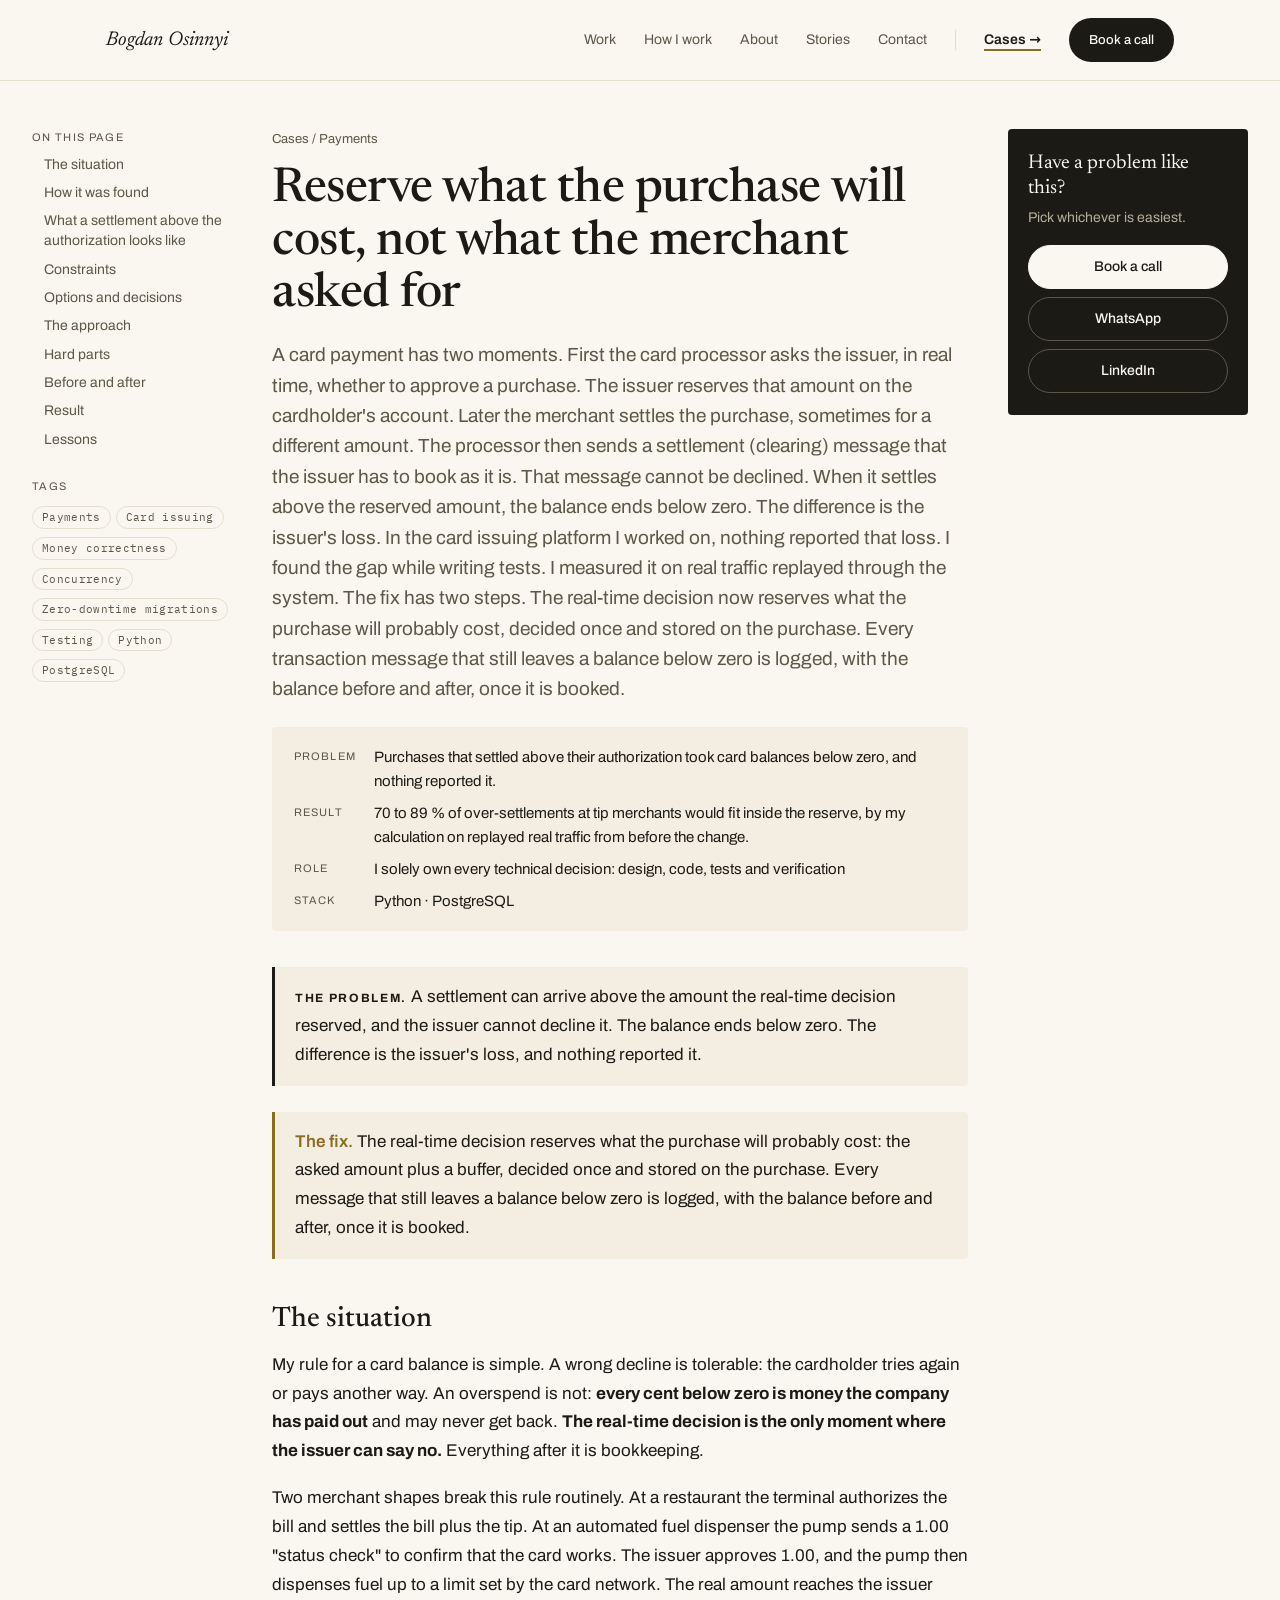
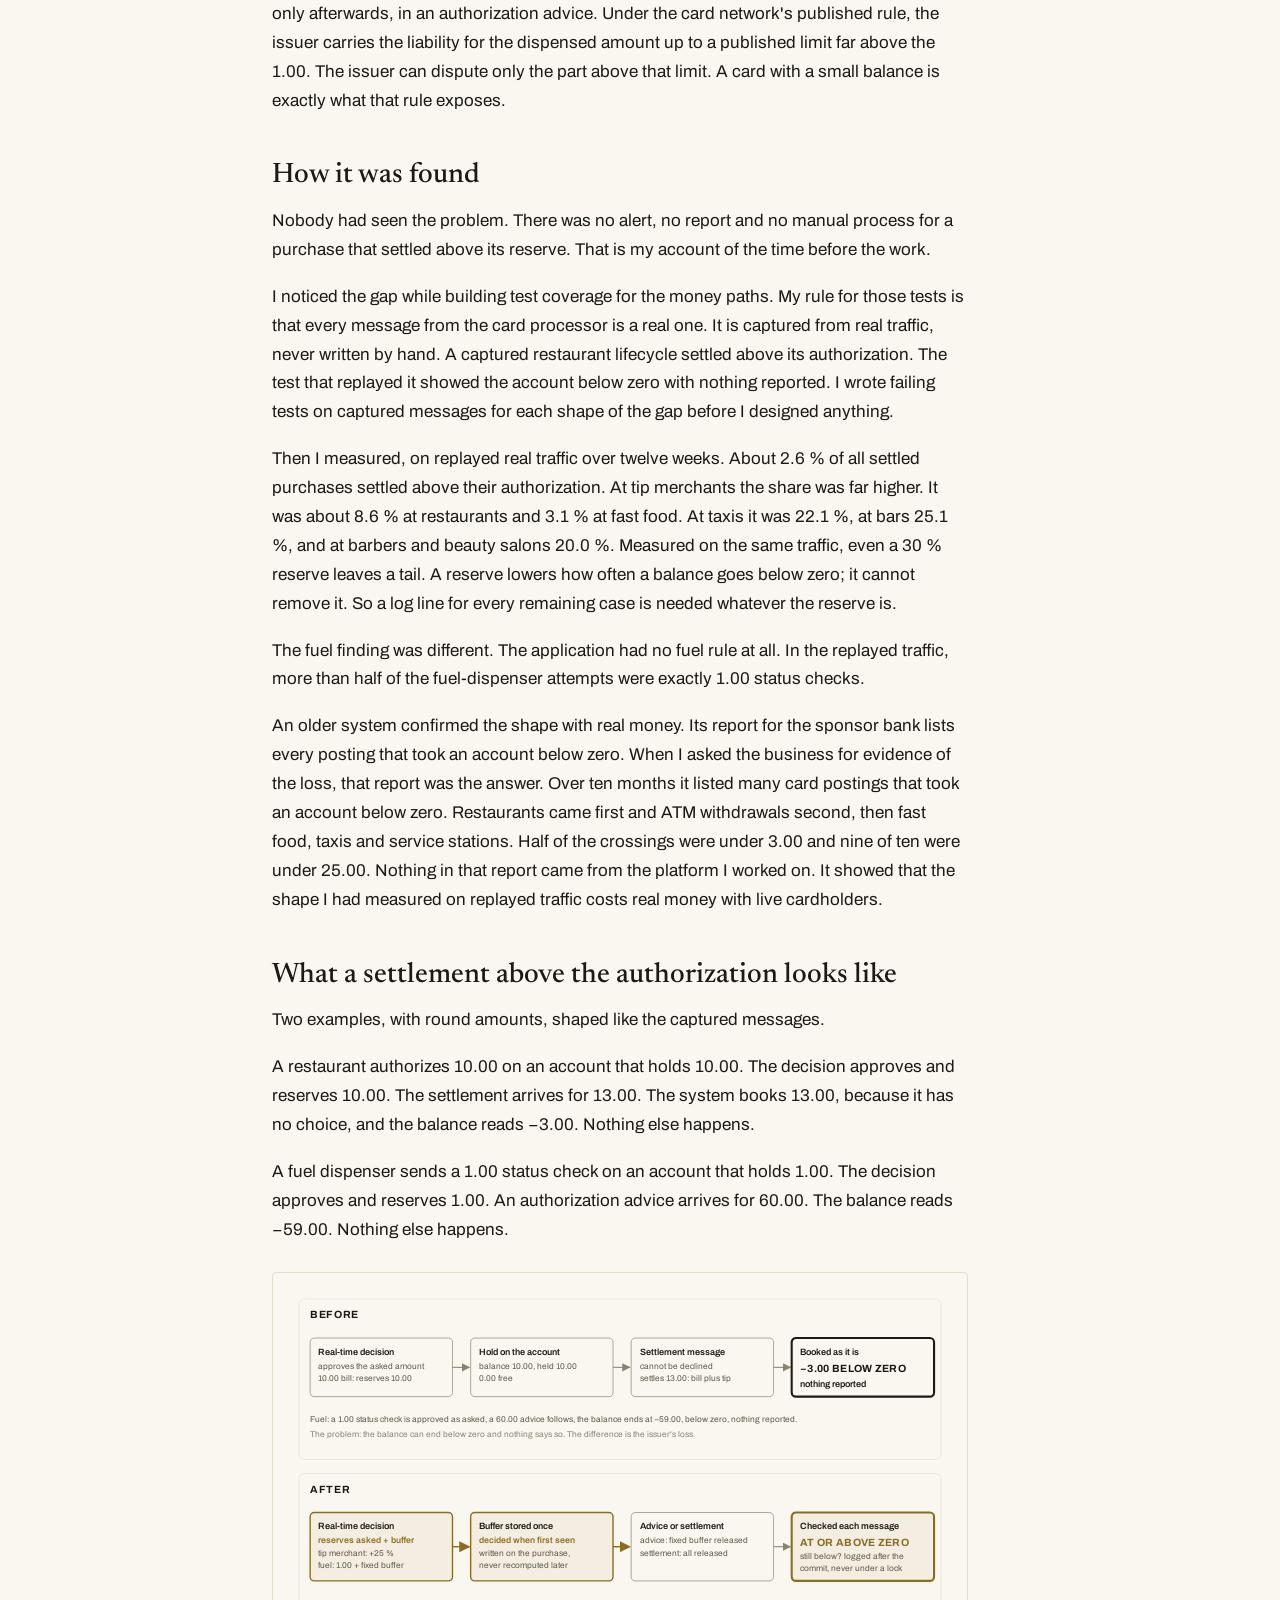
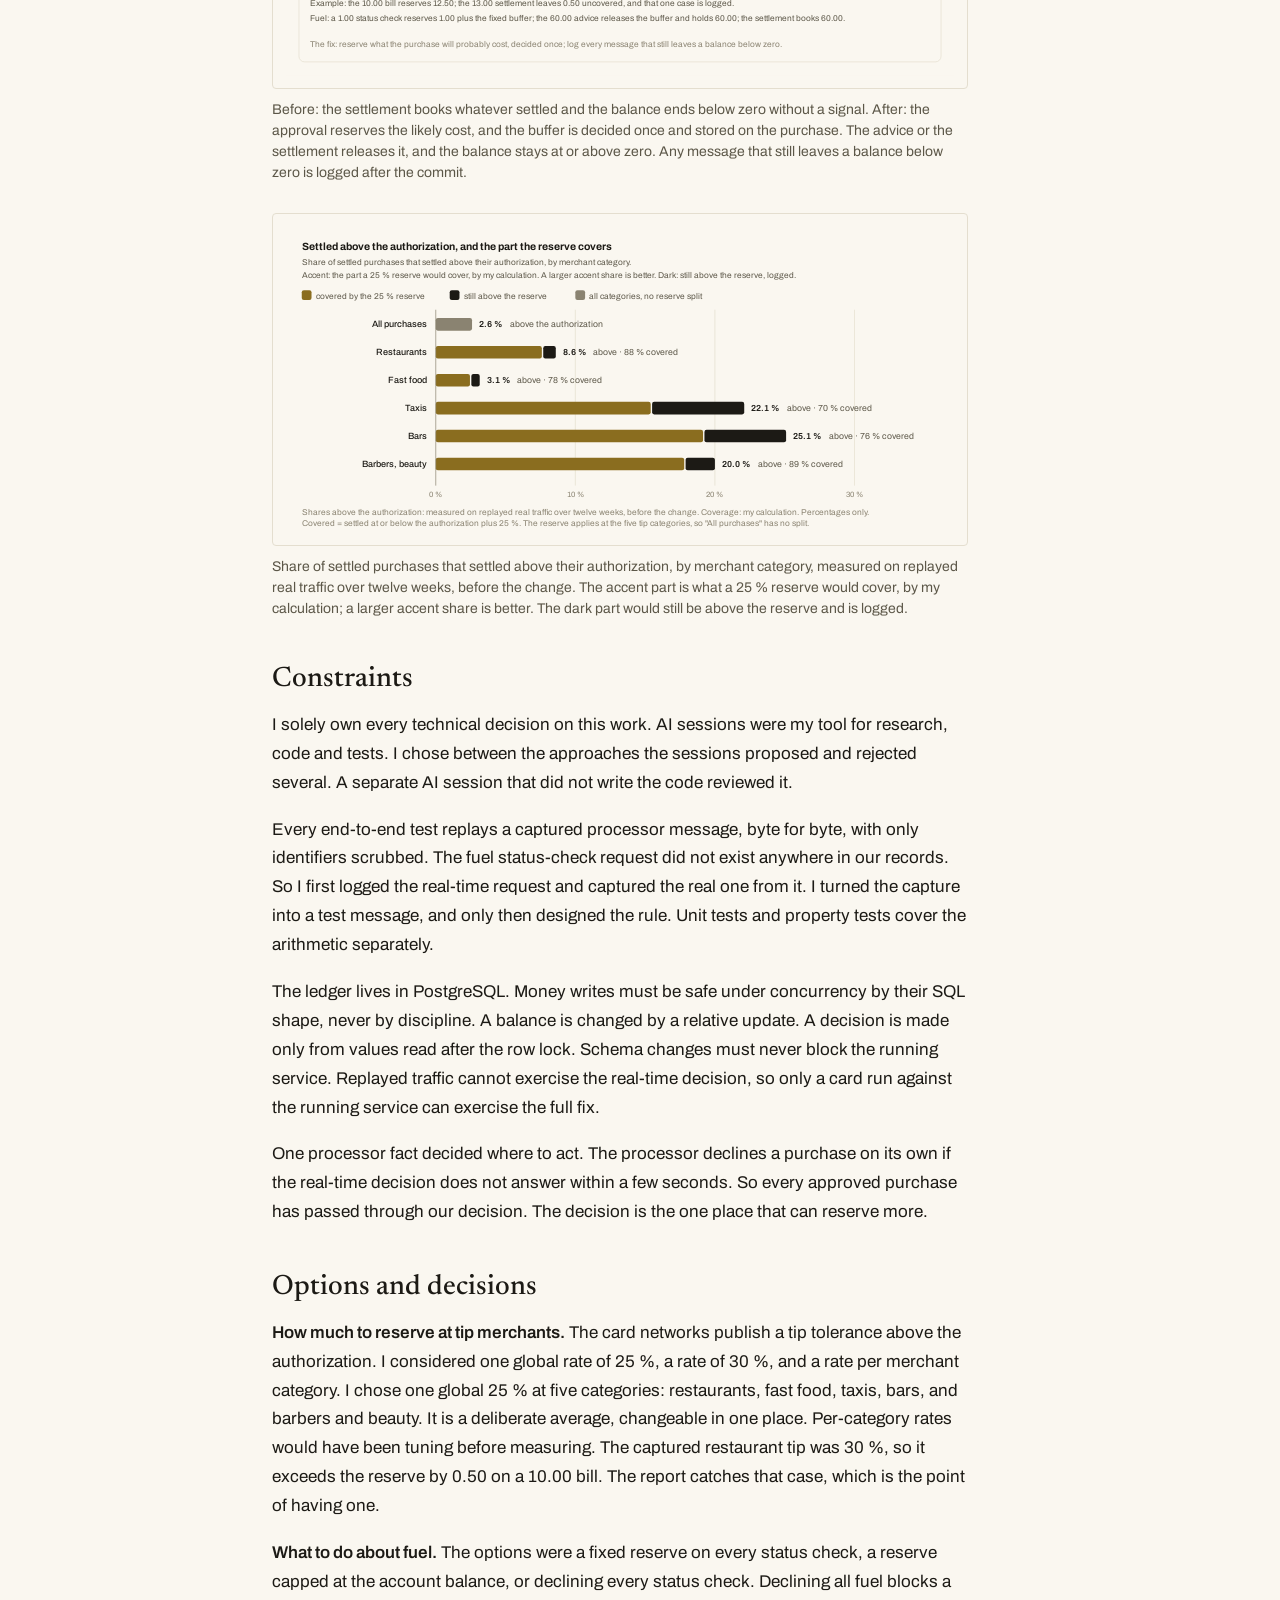
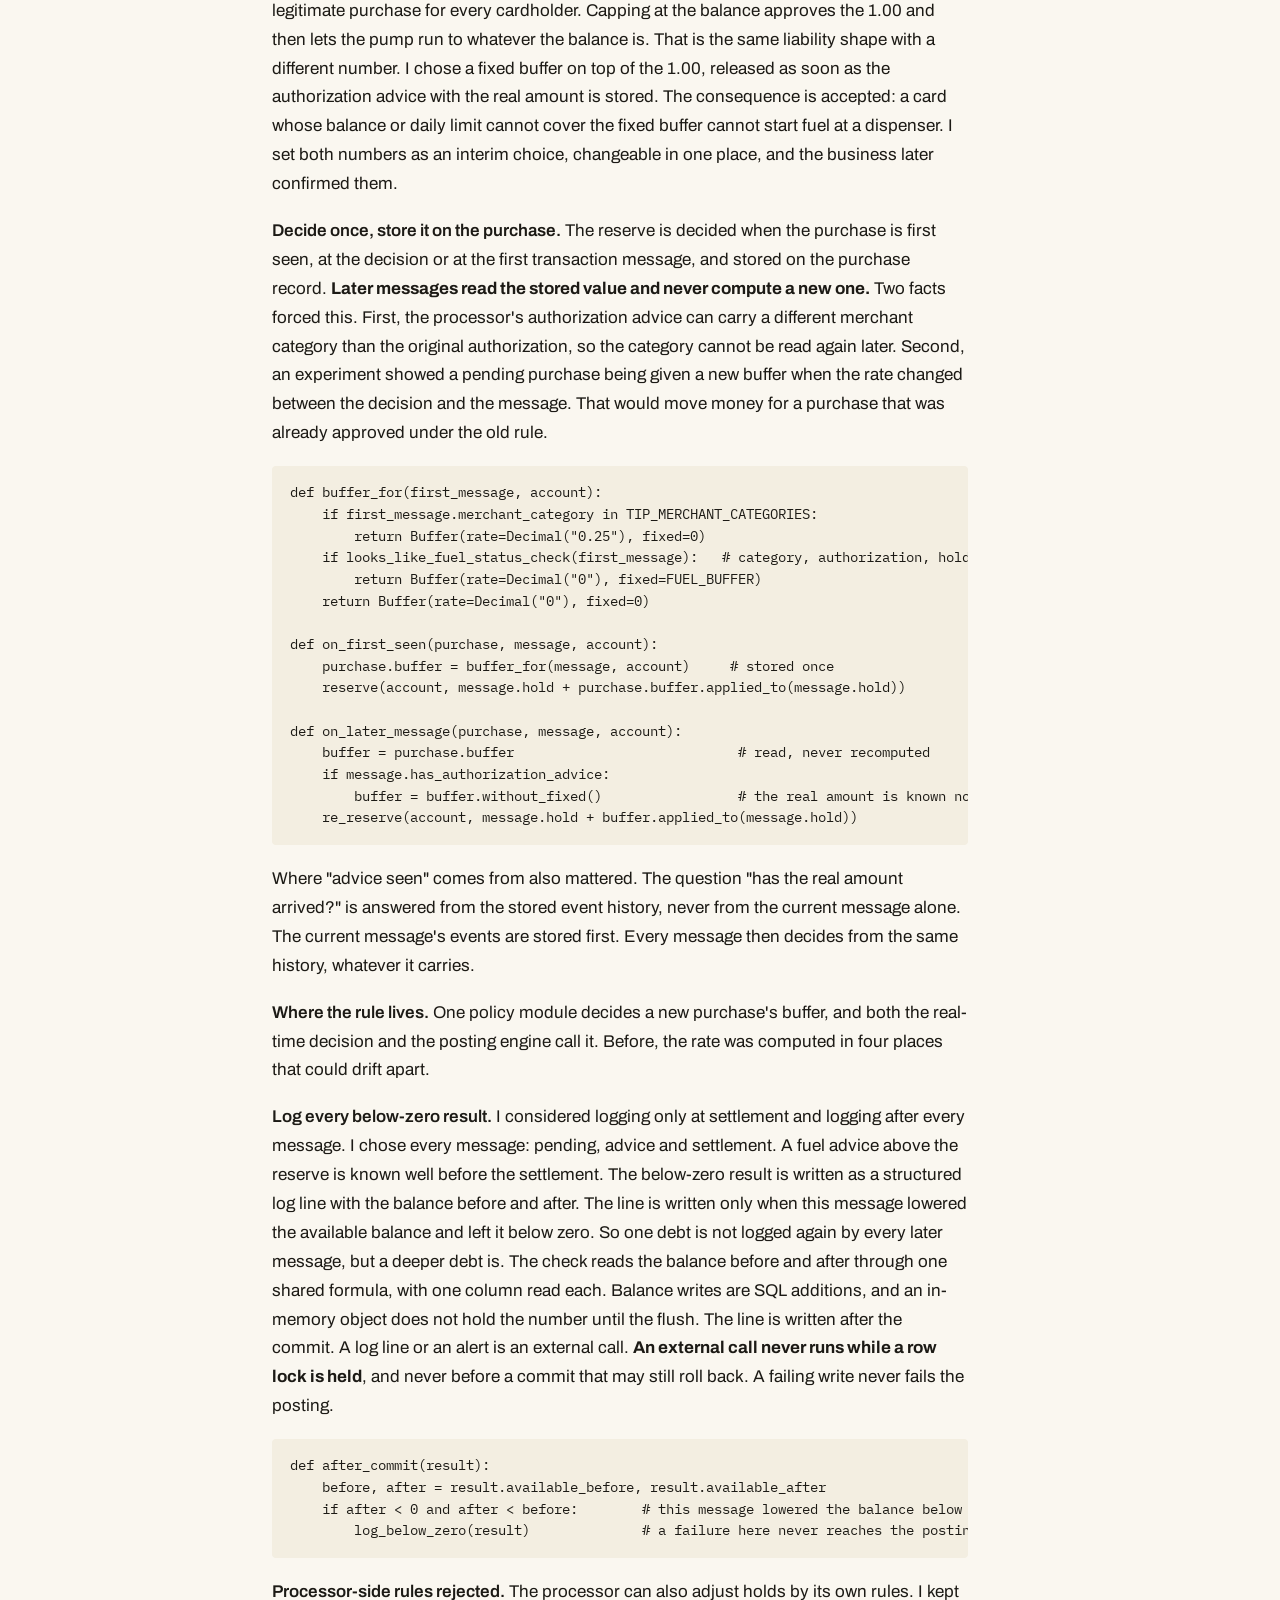
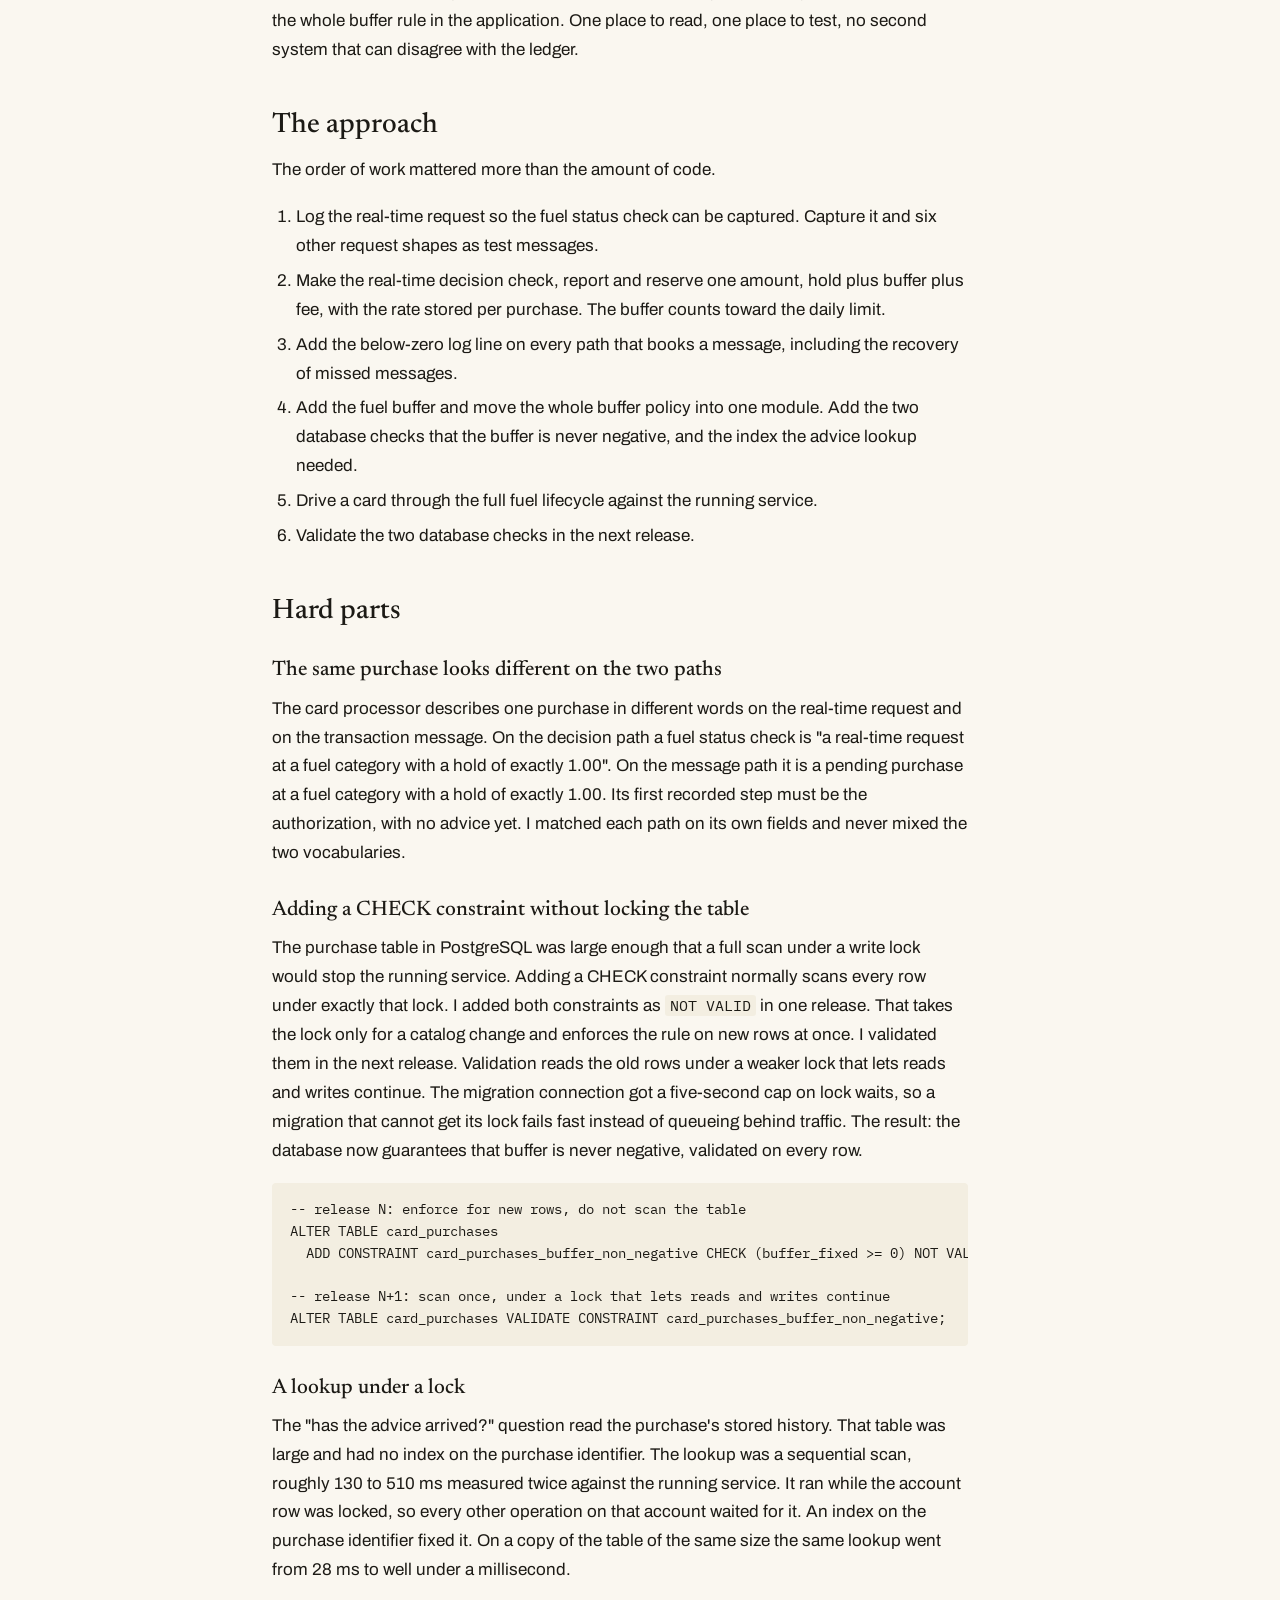
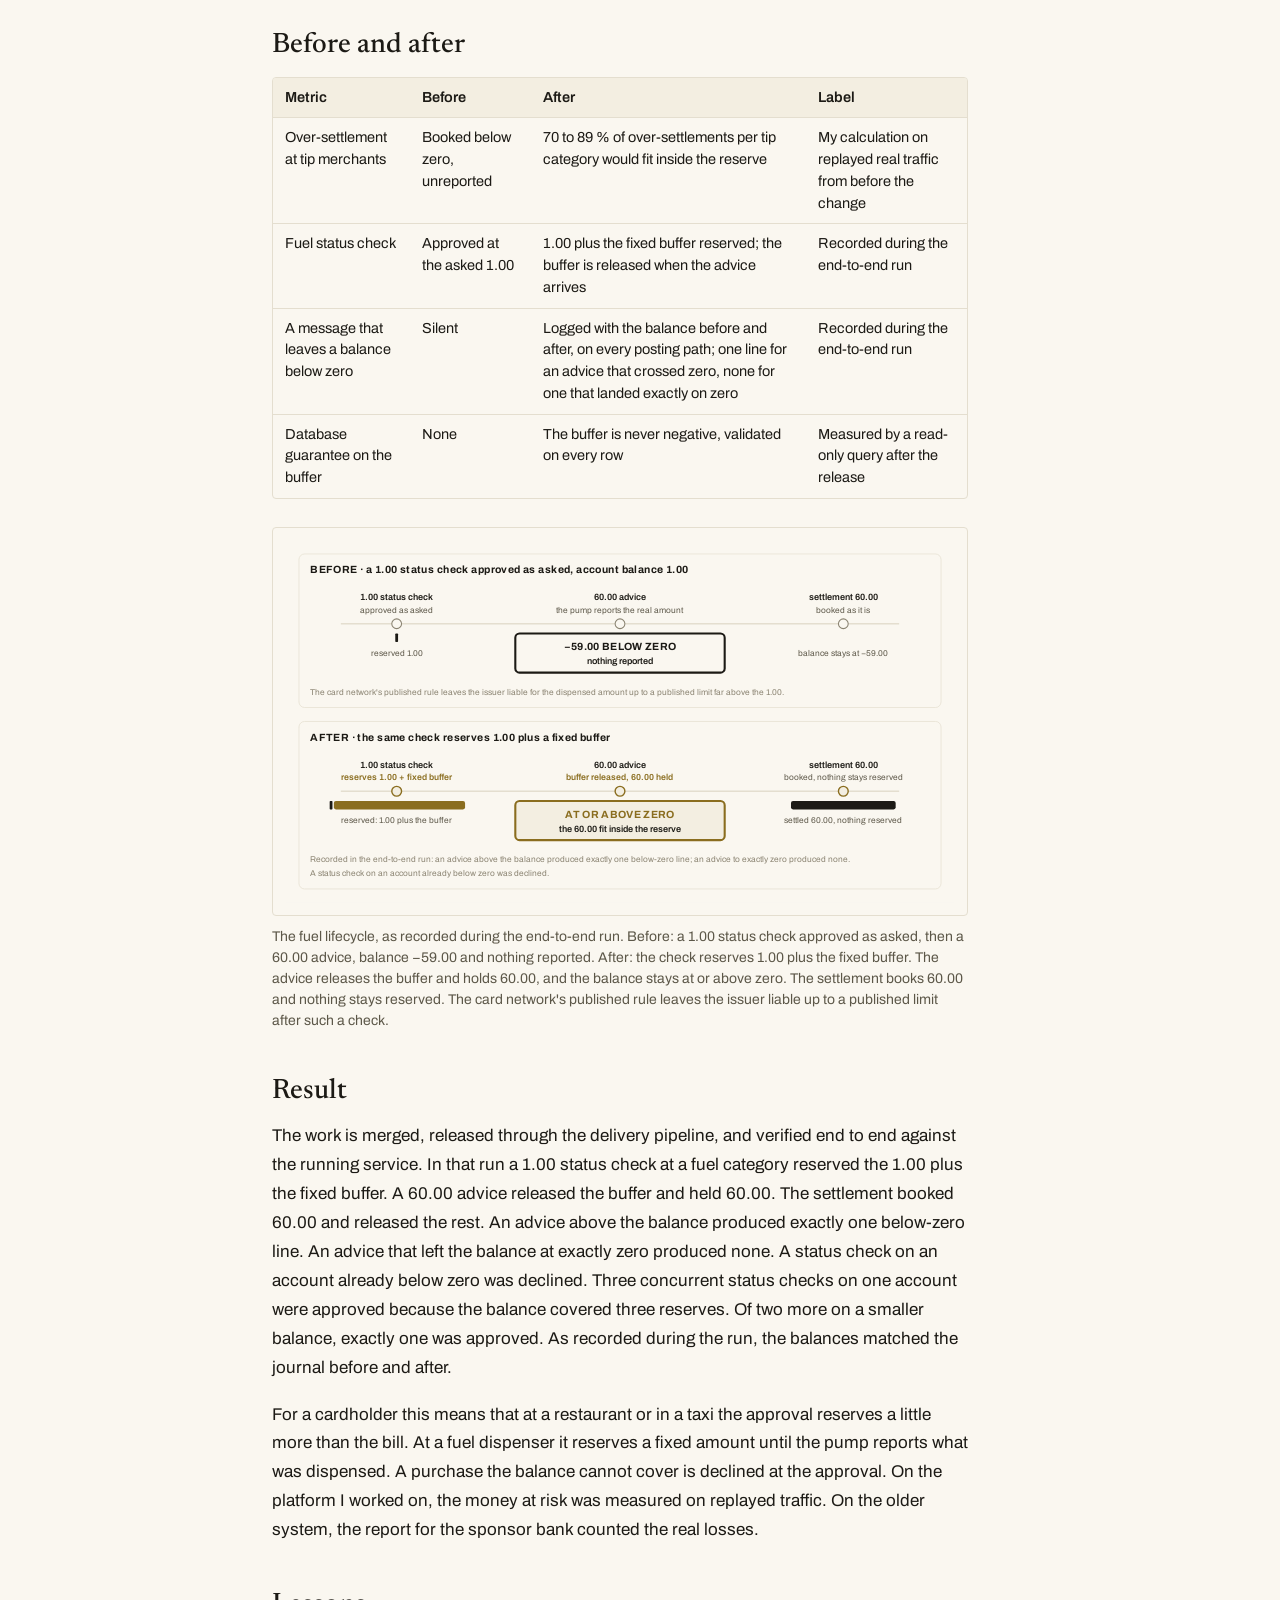
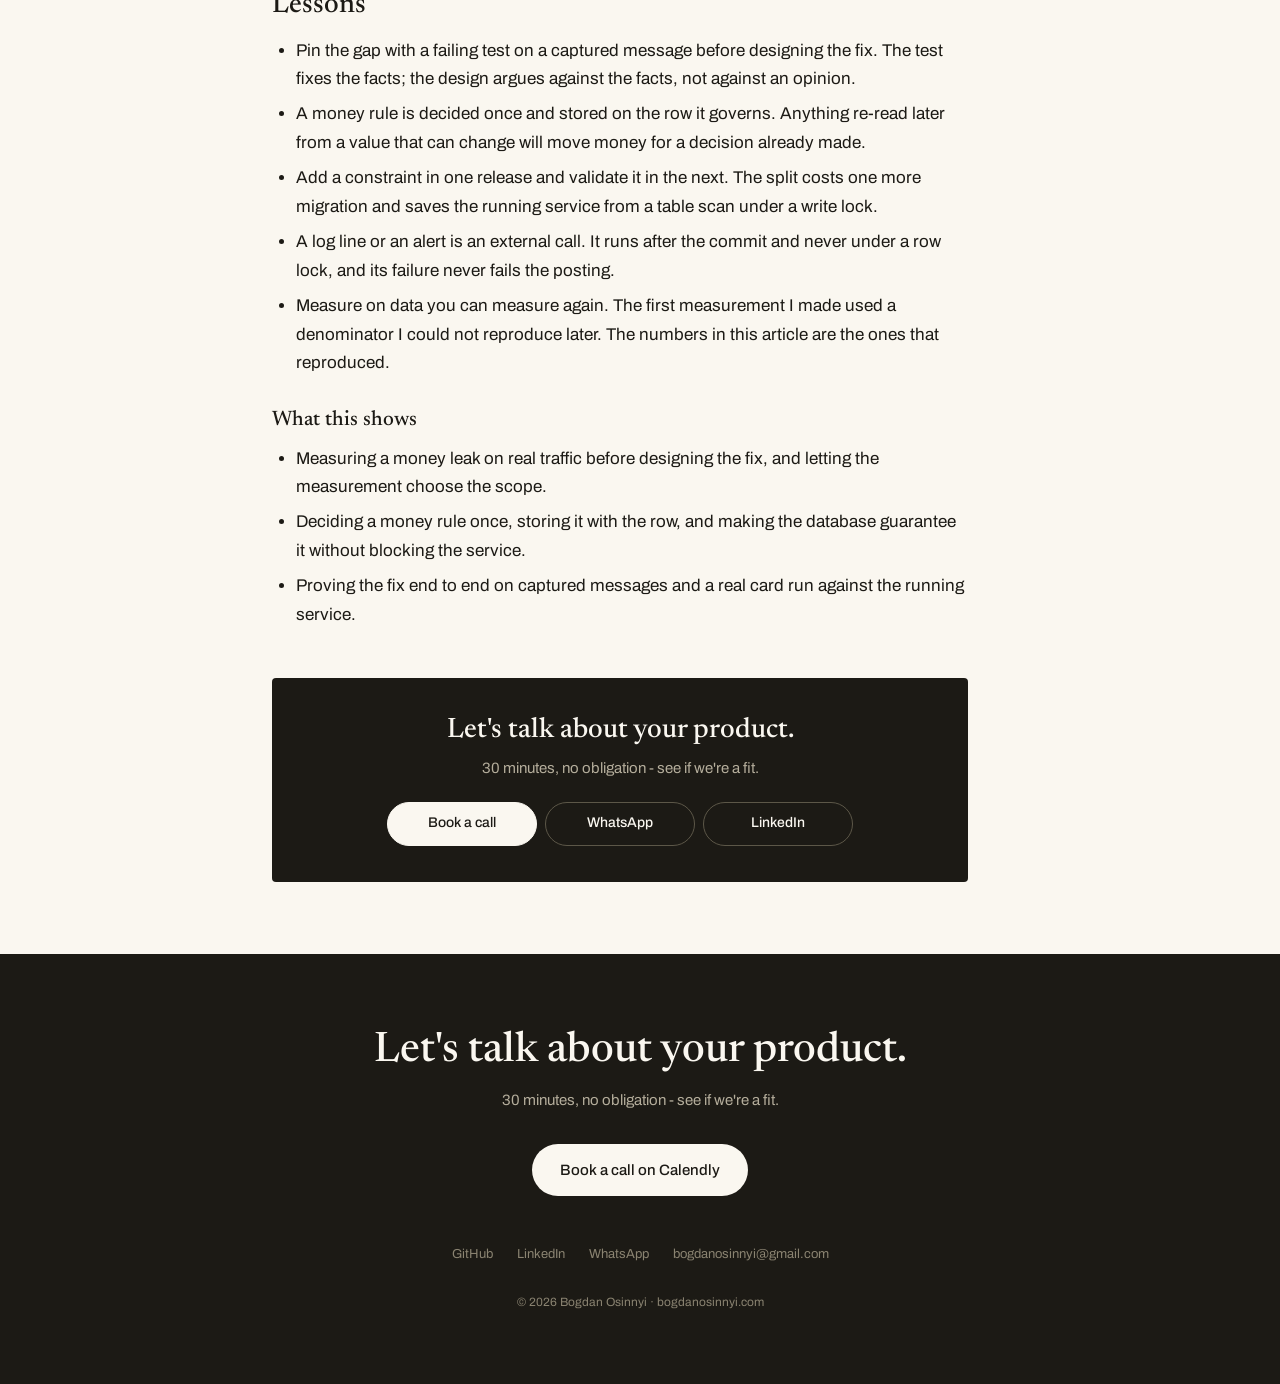
==== commit 847bf07f: "fix: name the author in the case page structured data" ====
--- a/cases/card-settlement-above-authorization-negative-balance/index.html
+++ b/cases/card-settlement-above-authorization-negative-balance/index.html
@@ -17,7 +17,7 @@
 <link rel="stylesheet" href="/assets/fonts/fonts.css">
 <link rel="stylesheet" href="/assets/cases.css">
 <script src="/assets/cases.js" defer></script>
-<script type="application/ld+json">{"@context":"https://schema.org","@graph":[{"@type":"TechArticle","@id":"https://bogdanosinnyi.com/cases/card-settlement-above-authorization-negative-balance/#article","headline":"Reserve what the purchase will cost, not what the merchant asked for","description":"Restaurant tips and fuel checks settled above the authorization and left card balances below zero, unreported. How I measured it and fixed it at the approval.","image":"https://bogdanosinnyi.com/cases/card-settlement-above-authorization-negative-balance/share.jpg","author":{"@id":"https://bogdanosinnyi.com/#person"},"keywords":["Payments","Card issuing","Money correctness","Concurrency","Zero-downtime migrations","Testing","Python","PostgreSQL"],"mainEntityOfPage":"https://bogdanosinnyi.com/cases/card-settlement-above-authorization-negative-balance/"},{"@type":"BreadcrumbList","itemListElement":[{"@type":"ListItem","position":1,"name":"Cases","item":"https://bogdanosinnyi.com/cases/"},{"@type":"ListItem","position":2,"name":"Payments","item":"https://bogdanosinnyi.com/cases/tags/payments/"},{"@type":"ListItem","position":3,"name":"Reserve what the purchase will cost, not what the merchant asked for","item":"https://bogdanosinnyi.com/cases/card-settlement-above-authorization-negative-balance/"}]}]}</script>
+<script type="application/ld+json">{"@context":"https://schema.org","@graph":[{"@type":"TechArticle","@id":"https://bogdanosinnyi.com/cases/card-settlement-above-authorization-negative-balance/#article","headline":"Reserve what the purchase will cost, not what the merchant asked for","description":"Restaurant tips and fuel checks settled above the authorization and left card balances below zero, unreported. How I measured it and fixed it at the approval.","image":"https://bogdanosinnyi.com/cases/card-settlement-above-authorization-negative-balance/share.jpg","author":{"@type":"Person","@id":"https://bogdanosinnyi.com/#person","name":"Bogdan Osinnyi","url":"https://bogdanosinnyi.com/"},"keywords":["Payments","Card issuing","Money correctness","Concurrency","Zero-downtime migrations","Testing","Python","PostgreSQL"],"mainEntityOfPage":"https://bogdanosinnyi.com/cases/card-settlement-above-authorization-negative-balance/"},{"@type":"BreadcrumbList","itemListElement":[{"@type":"ListItem","position":1,"name":"Cases","item":"https://bogdanosinnyi.com/cases/"},{"@type":"ListItem","position":2,"name":"Payments","item":"https://bogdanosinnyi.com/cases/tags/payments/"},{"@type":"ListItem","position":3,"name":"Reserve what the purchase will cost, not what the merchant asked for","item":"https://bogdanosinnyi.com/cases/card-settlement-above-authorization-negative-balance/"}]}]}</script>
 </head>
 <body class="case-page">
 <nav class="nav">
